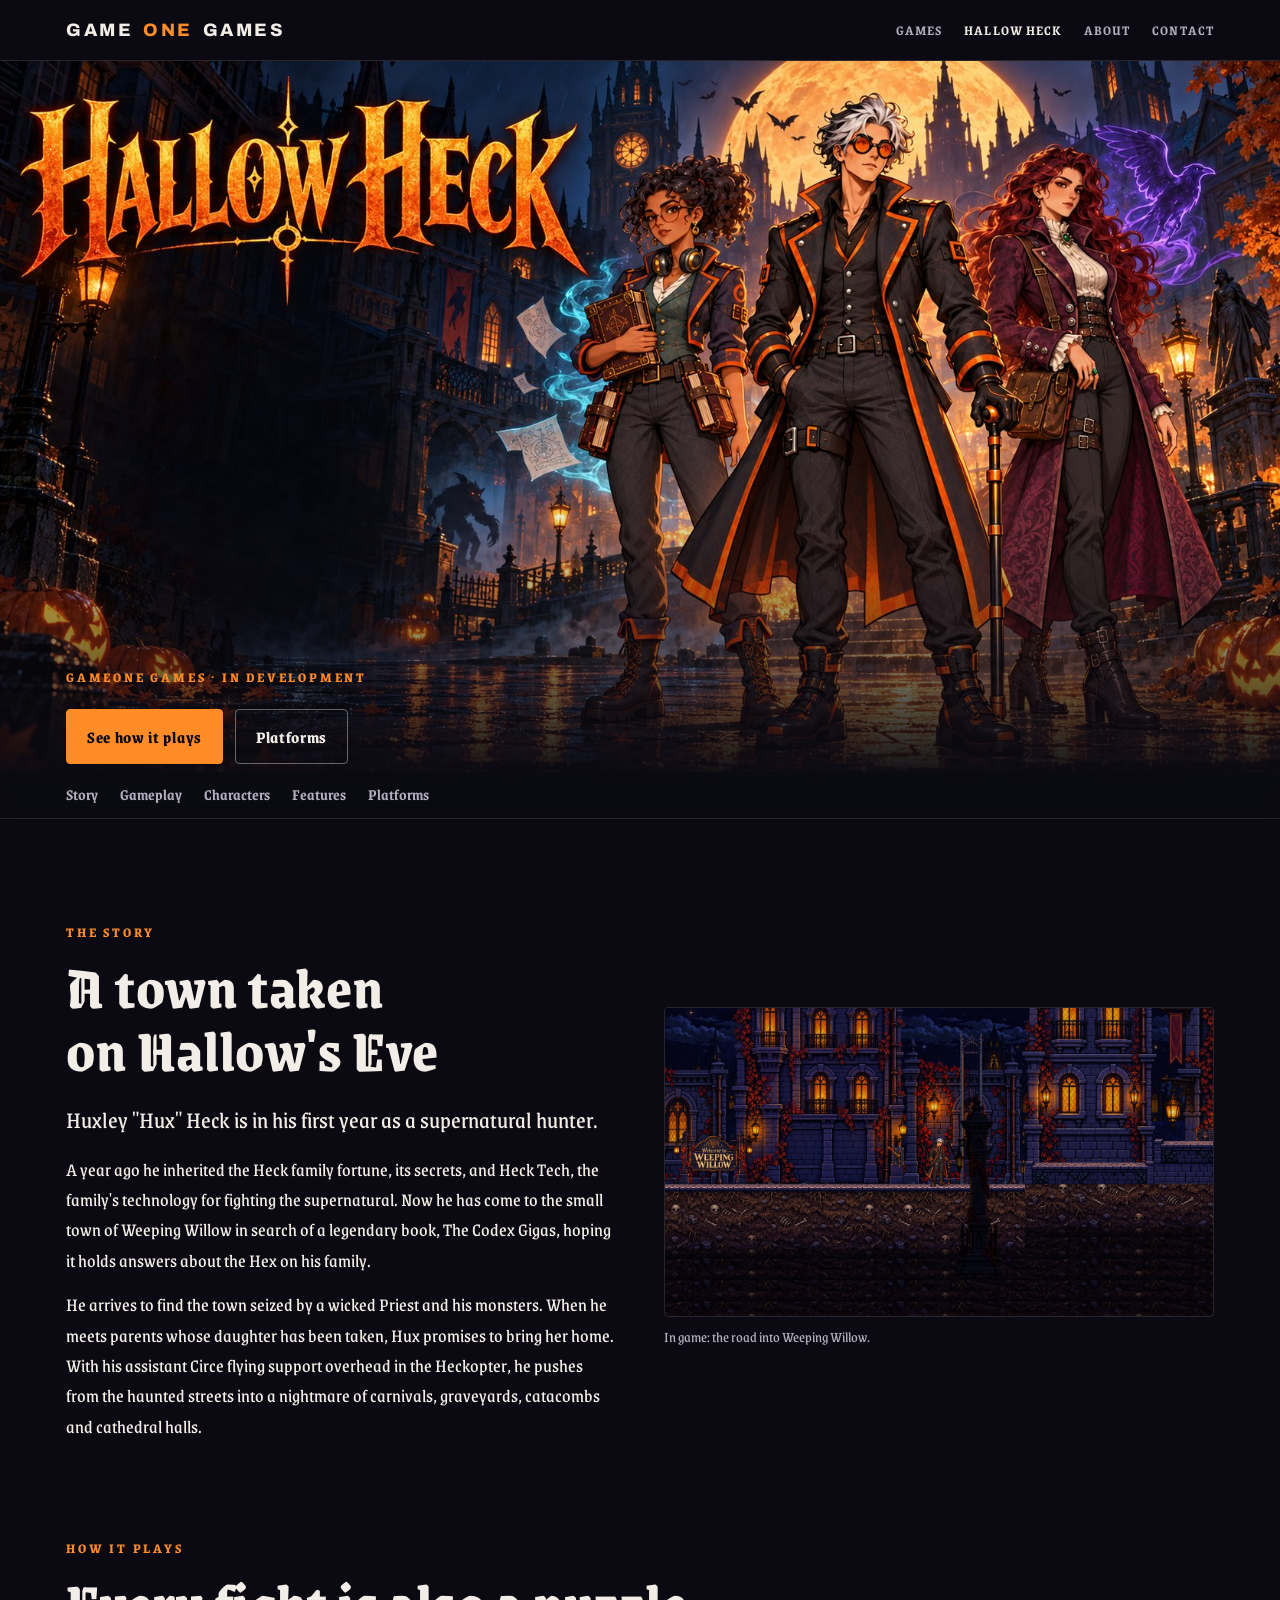
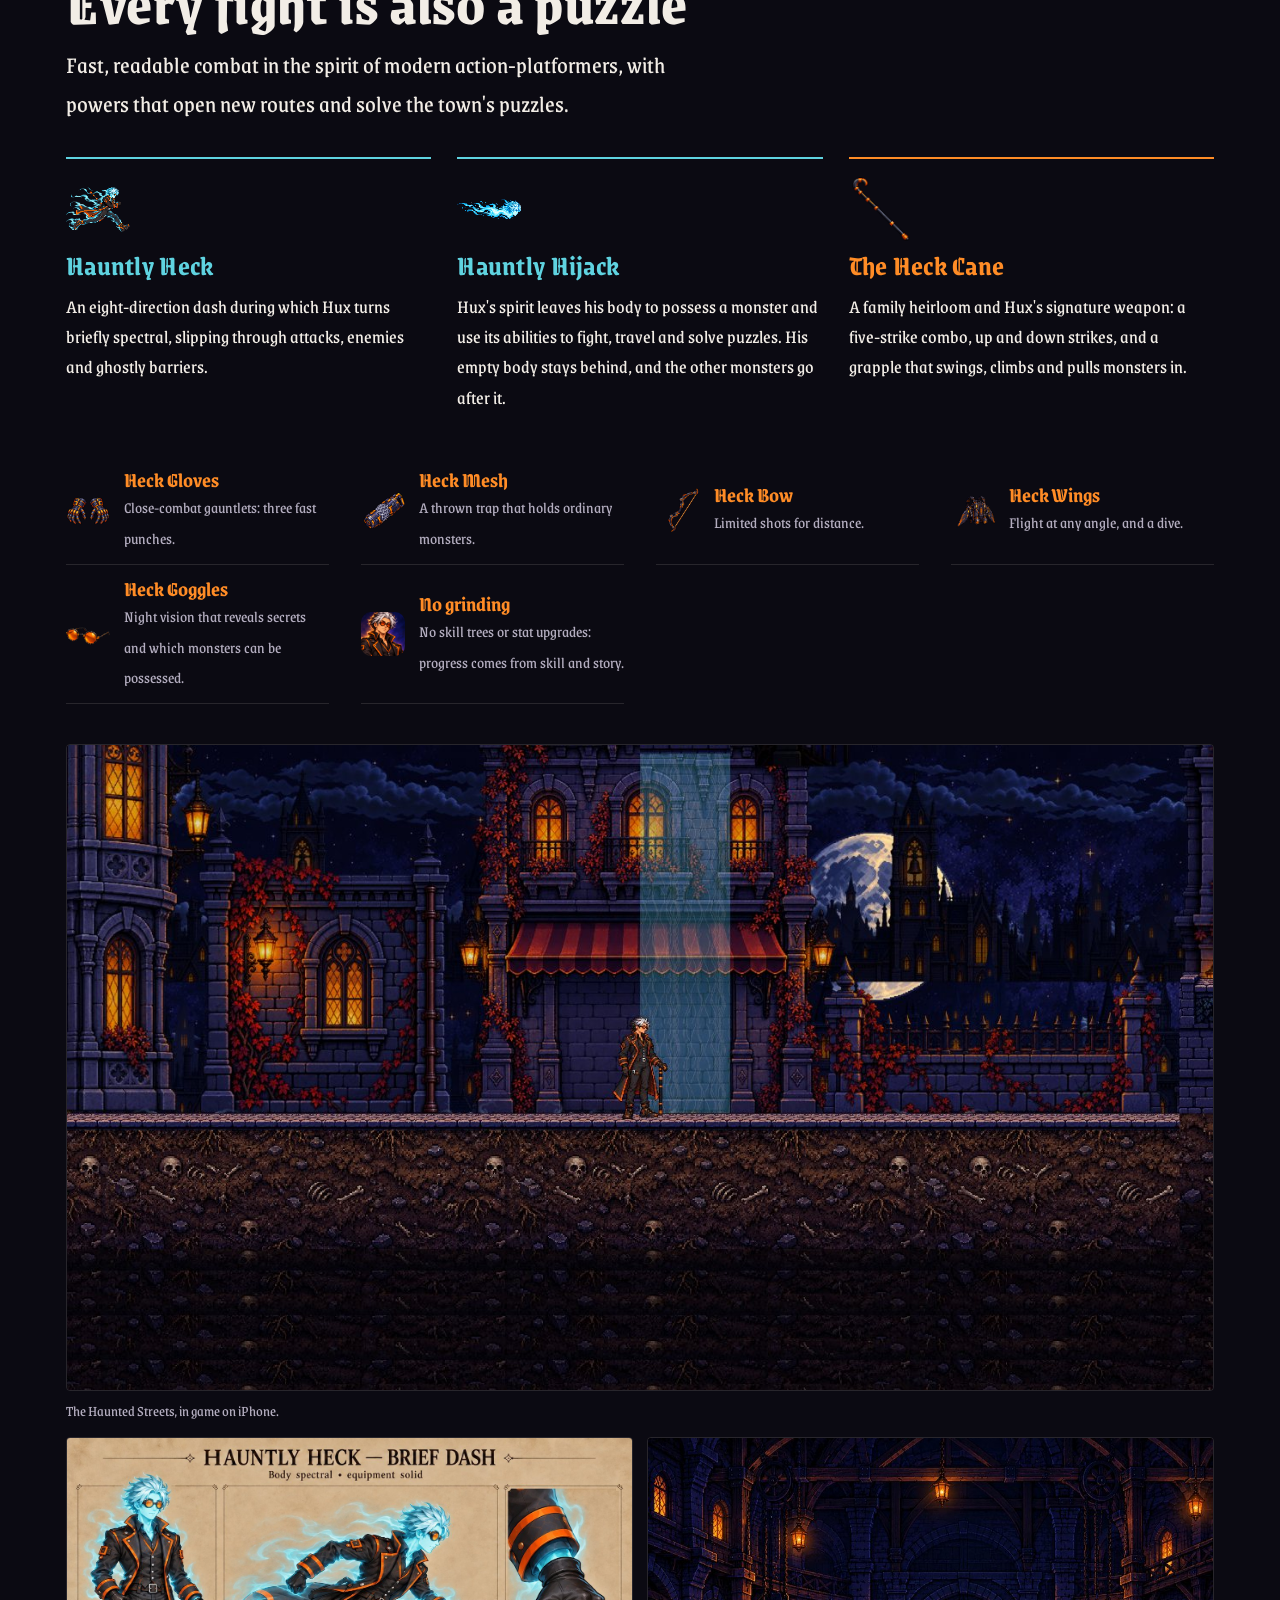
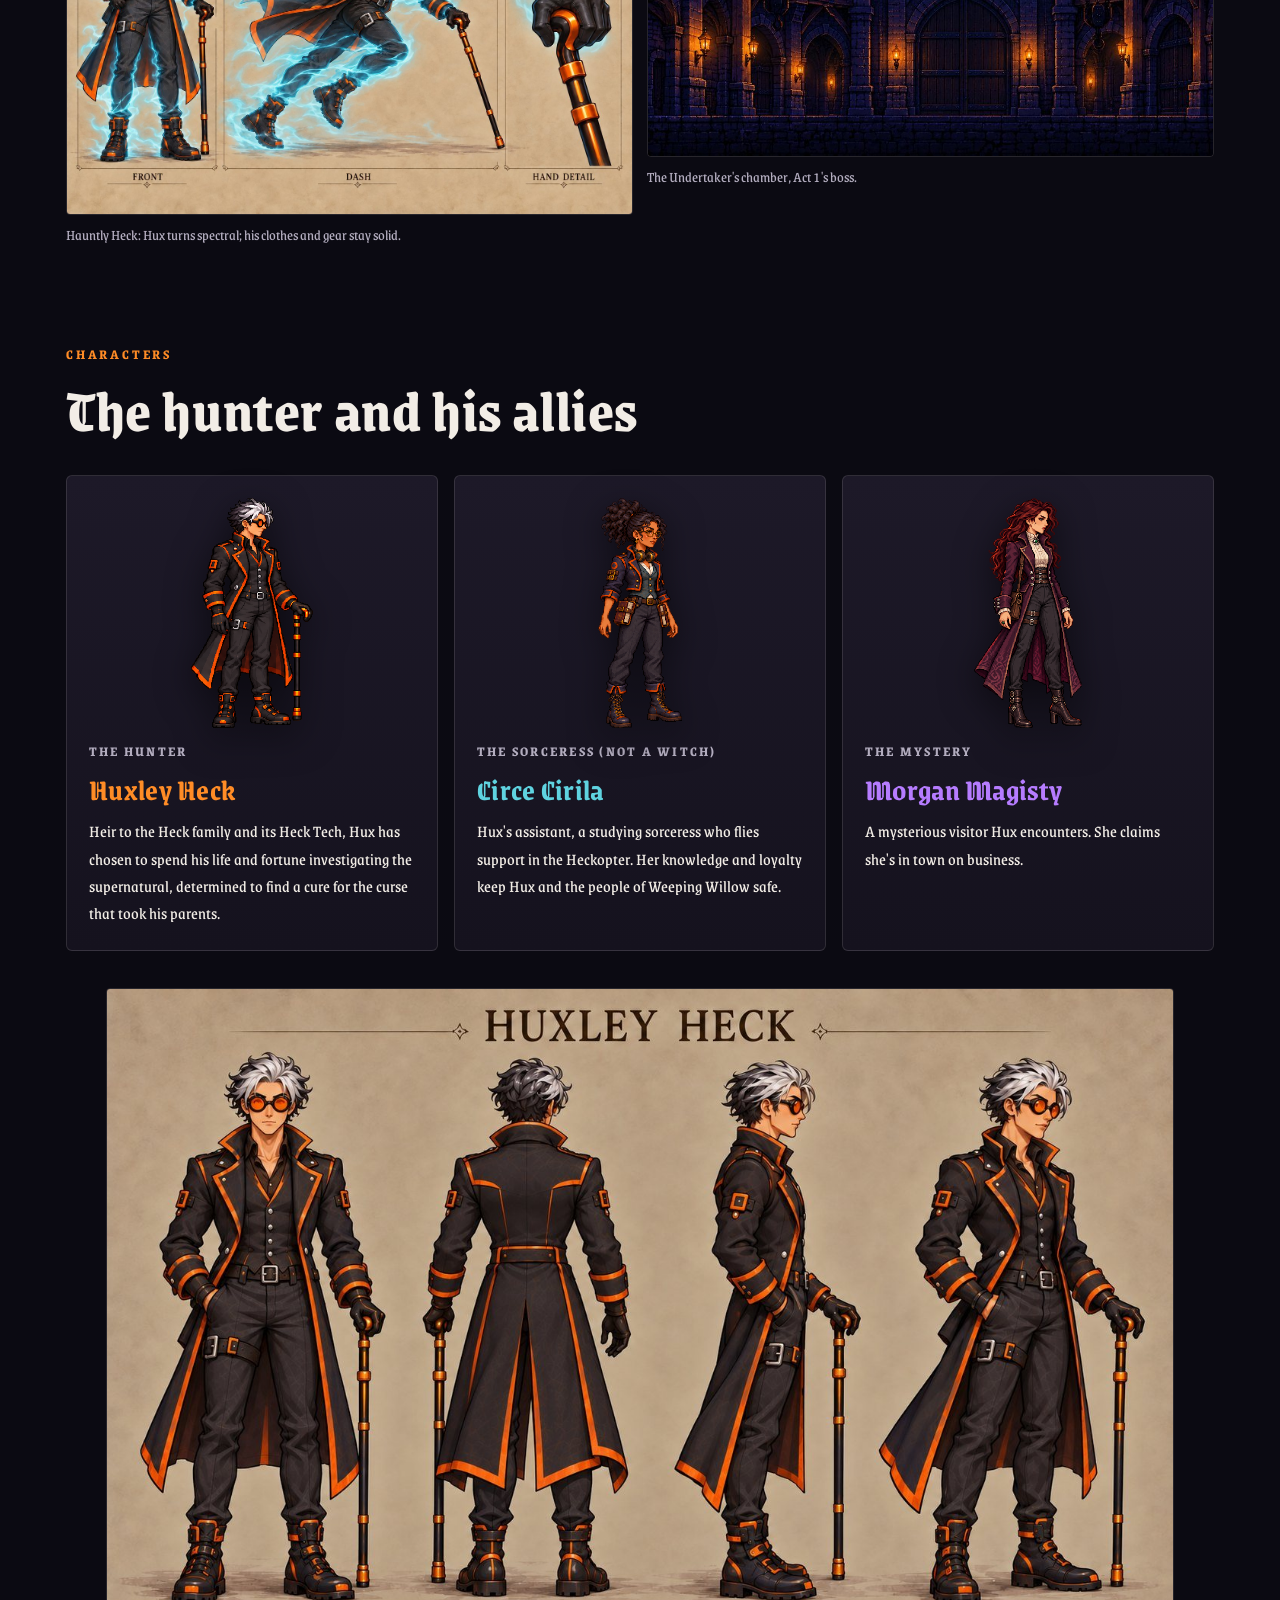
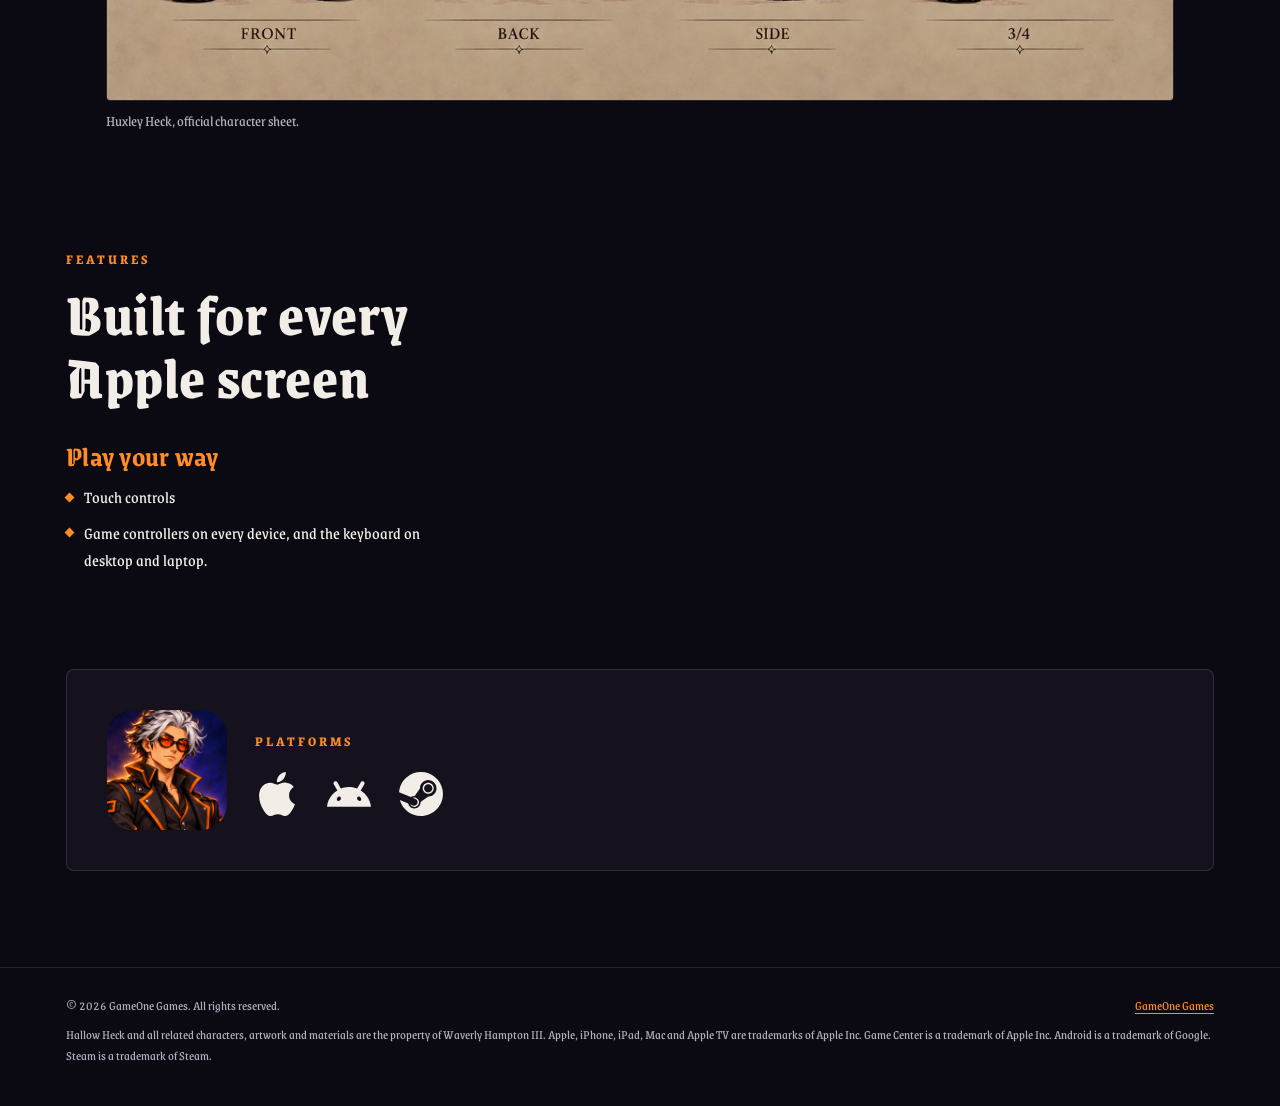
==== hallow-heck/index.html @ ec11368b "Website update" ====
<!doctype html>
<html lang="en">
<head>
<meta charset="utf-8">
<meta name="viewport" content="width=device-width, initial-scale=1, viewport-fit=cover">
<title>Hallow Heck · GameOne Games</title>
<meta name="description" content="Hallow Heck: on Hallow&#x27;s Eve, Huxley Heck, a supernatural hunter, fights through the monster-seized town of Weeping Willow.">
<meta property="og:title" content="Hallow Heck">
<meta property="og:description" content="A 2D action-platformer from GameOne Games. Survive the town of Weeping Willow on Hallow&#x27;s Eve as Huxley Heck, the world&#x27;s premiere paranormal investigator, with help from his assistant, Circe Cirila, and rescue the people from a coming evil.">
<meta property="og:image" content="../assets/img/title_night_watch.jpg">
<meta name="theme-color" content="#0b0a12">
<link rel="icon" href="../assets/favicon.png">
<link rel="apple-touch-icon" href="../assets/apple-touch-icon.png">
<link rel="preload" href="../assets/fonts/GrenzeGotisch-ExtraBold.woff2" as="font" type="font/woff2" crossorigin>
<link rel="preload" href="../assets/fonts/Grenze-Regular.woff2" as="font" type="font/woff2" crossorigin>
<link rel="stylesheet" href="../assets/site.css">
</head>
<body class="hh">
<a class="skip" href="#main">Skip to content</a>

<header class="site-head">
  <div class="wrap">
    <a class="wordmark" href="../" aria-label="GameOne Games home">Game<span class="one">One</span> Games</a>
    <nav class="nav" aria-label="Main">
      <a href="../#games">Games</a>
      <a href="./" aria-current="page">Hallow Heck</a>
      <a href="../#about">About</a>
      <a href="../#contact">Contact</a>
    </nav>
  </div>
</header>

<main id="main">
  <section class="hh-hero" aria-labelledby="title">
    <div class="hero-art" aria-hidden="true">
      <img class="slide on" src="../assets/img/title_night_watch.jpg" alt="" width="1672" height="941">
      <img class="slide" src="../assets/img/title_between_worlds.jpg" alt="" width="1672" height="941" loading="lazy">
      <img class="slide" src="../assets/img/title_road.jpg" alt="" width="1672" height="941" loading="lazy">
    </div>
    <div class="wrap hero-text">
      <span class="eyebrow">GameOne Games · In development</span>
      <h1 id="title" class="sr-only">Hallow Heck</h1>
      <div class="actions">
        <a class="btn" href="#play">See how it plays</a>
        <a class="btn ghost" href="#platforms">Platforms</a>
      </div>
    </div>
  </section>

  <nav class="toc" aria-label="On this page">
    <div class="wrap">
      <a href="#story">Story</a>
      <a href="#play">Gameplay</a>
      <a href="#cast">Characters</a>
      <a href="#features">Features</a>
      <a href="#platforms">Platforms</a>
    </div>
  </nav>

  <section class="hh-section" id="story" aria-labelledby="story-title">
    <div class="wrap story">
      <div class="read">
        <span class="eyebrow">The story</span>
        <h2 id="story-title" style="margin-top: 10px;">A town taken on Hallow's Eve</h2>
        <p class="lead" style="margin-top: 20px;">Huxley "Hux" Heck is in his first year as a supernatural hunter.</p>
        <p style="margin-top: 14px;">A year ago he inherited the Heck family fortune, its secrets, and Heck Tech, the family's technology for fighting the supernatural. Now he has come to the small town of Weeping Willow in search of a legendary book, The Codex Gigas, hoping it holds answers about the Hex on his family.</p>
        <p>He arrives to find the town seized by a wicked Priest and his monsters. When he meets parents whose daughter has been taken, Hux promises to bring her home. With his assistant Circe flying support overhead in the Heckopter, he pushes from the haunted streets into a nightmare of carnivals, graveyards, catacombs and cathedral halls.</p>
      </div>
      <figure>
        <img src="../assets/img/shot_streets_gate.jpg" alt="In-game: Hux walks through the town gate of Weeping Willow at night, beside the welcome sign" loading="lazy" width="1334" height="750">
        <figcaption>In game: the road into Weeping Willow.</figcaption>
      </figure>
    </div>
  </section>

  <section class="hh-section" id="play" aria-labelledby="play-title">
    <div class="wrap">
      <div class="head read">
        <span class="eyebrow">How it plays</span>
        <h2 id="play-title">Every fight is also a puzzle</h2>
        <p class="lead">Fast, readable combat in the spirit of modern action-platformers, with powers that open new routes and solve the town's puzzles.</p>
      </div>
      <div class="powers">
        <article class="power spectral">
          <img src="../assets/img/icon_dash.png" alt="" width="64" height="64">
          <h3>Hauntly Heck</h3>
          <p>An eight-direction dash during which Hux turns briefly spectral, slipping through attacks, enemies and ghostly barriers.</p>
        </article>
        <article class="power spectral">
          <img src="../assets/img/icon_possess.png" alt="" width="64" height="64">
          <h3>Hauntly Hijack</h3>
          <p>Hux's spirit leaves his body to possess a monster and use its abilities to fight, travel and solve puzzles. His empty body stays behind, and the other monsters go after it.</p>
        </article>
        <article class="power">
          <img src="../assets/img/icon_cane.png" alt="" width="64" height="64">
          <h3>The Heck Cane</h3>
          <p>A family heirloom and Hux's signature weapon: a five-strike combo, up and down strikes, and a grapple that swings, climbs and pulls monsters in.</p>
        </article>
      </div>
      <div class="tech">
        <div><img src="../assets/img/icon_gloves.png" alt="" width="44" height="44"><p><b>Heck Gloves</b><span>Close-combat gauntlets: three fast punches.</span></p></div>
        <div><img src="../assets/img/icon_mesh.png" alt="" width="44" height="44"><p><b>Heck Mesh</b><span>A thrown trap that holds ordinary monsters.</span></p></div>
        <div><img src="../assets/img/icon_bow.png" alt="" width="44" height="44"><p><b>Heck Bow</b><span>Limited shots for distance.</span></p></div>
        <div><img src="../assets/img/icon_wings.png" alt="" width="44" height="44"><p><b>Heck Wings</b><span>Flight at any angle, and a dive.</span></p></div>
        <div><img src="../assets/img/icon_goggles.png" alt="" width="44" height="44"><p><b>Heck Goggles</b><span>Night vision that reveals secrets and which monsters can be possessed.</span></p></div>
        <div><img src="../assets/img/app_icon.png" alt="" width="44" height="44" style="border-radius: 10px;"><p><b>No grinding</b><span>No skill trees or stat upgrades: progress comes from skill and story.</span></p></div>
      </div>
      <div class="shots">
        <figure class="wide"><img src="../assets/img/shot_streets_market.jpg" alt="In-game: Hux on the lamplit streets of Weeping Willow" loading="lazy" width="1334" height="750"><figcaption>The Haunted Streets, in game on iPhone.</figcaption></figure>
        <figure><img src="../assets/img/hauntly_heck.jpg" alt="Concept art: Hux turning spectral during the Hauntly Heck dash" loading="lazy"><figcaption>Hauntly Heck: Hux turns spectral; his clothes and gear stay solid.</figcaption></figure>
        <figure><img src="../assets/img/env_boss.jpg" alt="Concept art: the Undertaker's chamber" loading="lazy"><figcaption>The Undertaker's chamber, Act 1's boss.</figcaption></figure>
      </div>
    </div>
  </section>

  <section class="hh-section" id="cast" aria-labelledby="cast-title">
    <div class="wrap">
      <div class="head read">
        <span class="eyebrow">Characters</span>
        <h2 id="cast-title">The hunter and his allies</h2>
      </div>
      <div class="cast">
        <article class="member">
          <div class="sprite"><img src="../assets/img/hux.png" alt="Huxley Heck in game: silver-streaked hair, goggles, long coat with orange trim, holding the Heck Cane" loading="lazy"></div>
          <span class="role">The Hunter</span>
          <h3>Huxley Heck</h3>
          <p>Heir to the Heck family and its Heck Tech, Hux has chosen to spend his life and fortune investigating the supernatural, determined to find a cure for the curse that took his parents.</p>
        </article>
        <article class="member circe">
          <div class="sprite"><img src="../assets/img/circe.png" alt="Circe Cirila in game, with her books on her belt" loading="lazy"></div>
          <span class="role">The Sorceress (Not A Witch)</span>
          <h3>Circe Cirila</h3>
          <p>Hux's assistant, a studying sorceress who flies support in the Heckopter. Her knowledge and loyalty keep Hux and the people of Weeping Willow safe.</p>
        </article>
        <article class="member morgan">
          <div class="sprite"><img src="../assets/img/morgan.png" alt="Morgan Magisty in game, in a long plum coat" loading="lazy"></div>
          <span class="role">The Mystery</span>
          <h3>Morgan Magisty</h3>
          <p>A mysterious visitor Hux encounters. She claims she's in town on business.</p>
        </article>
      </div>
      <div class="sheets">
        <figure><img src="../assets/img/hux_turnaround.jpg" alt="Huxley Heck character turnaround" loading="lazy"><figcaption>Huxley Heck, official character sheet.</figcaption></figure>
      </div>
    </div>
  </section>

  <section class="hh-section" id="features" aria-labelledby="features-title">
    <div class="wrap">
      <div class="head read">
        <span class="eyebrow">Features</span>
        <h2 id="features-title">Built for every Apple screen</h2>
      </div>
      <div class="features">
        <div>
          <h3>Play your way</h3>
          <ul>
            <li>Touch controls</li>
            <li>Game controllers on every device, and the keyboard on desktop and laptop.</li>
          </ul>
        </div>
      </div>
    </div>
  </section>

  <section class="hh-section" id="platforms" aria-labelledby="platforms-title">
    <div class="wrap">
      <div class="free">
        <img src="../assets/img/app_icon.png" alt="The Hallow Heck app icon: Hux in his goggles" width="120" height="120" loading="lazy">
        <div class="read">
          <span class="eyebrow" id="platforms-title">Platforms</span>
          <div class="logos">
            <svg role="img" aria-label="Apple" viewBox="0 0 24 24" fill="currentColor"><path d="M12.152 6.896c-.948 0-2.415-1.078-3.96-1.04-2.04.027-3.91 1.183-4.961 3.014-2.117 3.675-.546 9.103 1.519 12.09 1.013 1.454 2.208 3.09 3.792 3.039 1.52-.065 2.09-.987 3.935-.987 1.831 0 2.35.987 3.96.948 1.637-.026 2.676-1.48 3.676-2.948 1.156-1.688 1.636-3.325 1.662-3.415-.039-.013-3.182-1.221-3.22-4.857-.026-3.04 2.48-4.494 2.597-4.559-1.429-2.09-3.623-2.324-4.39-2.376-2-.156-3.675 1.09-4.61 1.09zM15.53 3.83c.843-1.012 1.4-2.427 1.245-3.83-1.207.052-2.662.805-3.532 1.818-.78.896-1.454 2.338-1.273 3.714 1.338.104 2.715-.688 3.559-1.701"/></svg>
            <svg role="img" aria-label="Android" viewBox="0 0 24 24" fill="currentColor"><path d="M18.4395 5.5586c-.675 1.1664-1.352 2.3318-2.0274 3.498-.0366-.0155-.0742-.0286-.1113-.043-1.8249-.6957-3.484-.8-4.42-.787-1.8551.0185-3.3544.4643-4.2597.8203-.084-.1494-1.7526-3.021-2.0215-3.4864a1.1451 1.1451 0 0 0-.1406-.1914c-.3312-.364-.9054-.4859-1.379-.203-.475.282-.7136.9361-.3886 1.5019 1.9466 3.3696-.0966-.2158 1.9473 3.3593.0172.031-.4946.2642-1.3926 1.0177C2.8987 12.176.452 14.772 0 18.9902h24c-.119-1.1108-.3686-2.099-.7461-3.0683-.7438-1.9118-1.8435-3.2928-2.7402-4.1836a12.1048 12.1048 0 0 0-2.1309-1.6875c.6594-1.122 1.312-2.2559 1.9649-3.3848.2077-.3615.1886-.7956-.0079-1.1191a1.1001 1.1001 0 0 0-.8515-.5332c-.5225-.0536-.9392.3128-1.0488.5449zm-.0391 8.461c.3944.5926.324 1.3306-.1563 1.6503-.4799.3197-1.188.0985-1.582-.4941-.3944-.5927-.324-1.3307.1563-1.6504.4727-.315 1.1812-.1086 1.582.4941zM7.207 13.5273c.4803.3197.5506 1.0577.1563 1.6504-.394.5926-1.1038.8138-1.584.4941-.48-.3197-.5503-1.0577-.1563-1.6504.4008-.6021 1.1087-.8106 1.584-.4941z"/></svg>
            <svg role="img" aria-label="Steam" viewBox="0 0 24 24" fill="currentColor"><path d="M11.979 0C5.678 0 .511 4.86.022 11.037l6.432 2.658c.545-.371 1.203-.59 1.912-.59.063 0 .125.004.188.006l2.861-4.142V8.91c0-2.495 2.028-4.524 4.524-4.524 2.494 0 4.524 2.031 4.524 4.527s-2.03 4.525-4.524 4.525h-.105l-4.076 2.911c0 .052.004.105.004.159 0 1.875-1.515 3.396-3.39 3.396-1.635 0-3.016-1.173-3.331-2.727L.436 15.27C1.862 20.307 6.486 24 11.979 24c6.627 0 11.999-5.373 11.999-12S18.605 0 11.979 0zM7.54 18.21l-1.473-.61c.262.543.714.999 1.314 1.25 1.297.539 2.793-.076 3.332-1.375.263-.63.264-1.319.005-1.949s-.75-1.121-1.377-1.383c-.624-.26-1.29-.249-1.878-.03l1.523.63c.956.4 1.409 1.5 1.009 2.455-.397.957-1.497 1.41-2.454 1.012H7.54zm11.415-9.303c0-1.662-1.353-3.015-3.015-3.015-1.665 0-3.015 1.353-3.015 3.015 0 1.665 1.35 3.015 3.015 3.015 1.663 0 3.015-1.35 3.015-3.015zm-5.273-.005c0-1.252 1.013-2.266 2.265-2.266 1.249 0 2.266 1.014 2.266 2.266 0 1.251-1.017 2.265-2.266 2.265-1.253 0-2.265-1.014-2.265-2.265z"/></svg>
          </div>
        </div>
      </div>
    </div>
  </section>

</main>

<footer class="site-foot">
  <div class="wrap">
    <div class="row"><span>© 2026 GameOne Games. All rights reserved.</span><a href="../">GameOne Games</a></div>
    <span>Hallow Heck and all related characters, artwork and materials are the property of Waverly Hampton III. Apple, iPhone, iPad, Mac and Apple TV are trademarks of Apple Inc. Game Center is a trademark of Apple Inc. Android is a trademark of Google. Steam is a trademark of Steam.</span>
  </div>
</footer>

<script>
  // The title artworks in turn, as on the game's title screen (still when motion is reduced).
  (function () {
    var slides = document.querySelectorAll(".hh-hero .slide");
    if (slides.length < 2 || matchMedia("(prefers-reduced-motion: reduce)").matches) return;
    var i = 0;
    setInterval(function () {
      slides[i].classList.remove("on");
      i = (i + 1) % slides.length;
      slides[i].classList.add("on");
    }, 7000);
  })();
</script>
</body>
</html>
---- assets/site.css ----
/* GameOne Games: the studio pages set in Archivo; Hallow Heck's own pages in the game's Grenze
   and Grenze Gotisch, its night-street palette and its menu orange. One stylesheet for both. */

@font-face { font-family: "Archivo"; src: url("fonts/Archivo-Regular.woff2") format("woff2"); font-weight: 400; font-display: swap; }
@font-face { font-family: "Archivo"; src: url("fonts/Archivo-SemiBold.woff2") format("woff2"); font-weight: 600; font-display: swap; }
@font-face { font-family: "Archivo"; src: url("fonts/Archivo-ExtraBold.woff2") format("woff2"); font-weight: 800; font-display: swap; }
@font-face { font-family: "Grenze"; src: url("fonts/Grenze-Regular.woff2") format("woff2"); font-weight: 400; font-display: swap; }
@font-face { font-family: "Grenze"; src: url("fonts/Grenze-SemiBold.woff2") format("woff2"); font-weight: 600; font-display: swap; }
@font-face { font-family: "Grenze"; src: url("fonts/Grenze-Bold.woff2") format("woff2"); font-weight: 700; font-display: swap; }
@font-face { font-family: "Grenze Gotisch"; src: url("fonts/GrenzeGotisch-Bold.woff2") format("woff2"); font-weight: 700; font-display: swap; }
@font-face { font-family: "Grenze Gotisch"; src: url("fonts/GrenzeGotisch-ExtraBold.woff2") format("woff2"); font-weight: 800; font-display: swap; }

:root {
  color-scheme: dark;
  --void: #0b0a12;        /* the night behind everything */
  --panel: #15121e;       /* raised surfaces */
  --panel-2: #1d1928;
  --line: rgba(242, 237, 230, 0.12);
  --bone: #f2ede6;        /* text */
  --mist: #b3adbf;        /* secondary text */
  --ember: #ff8c26;       /* the game's menu orange */
  --ember-deep: #e8742a;  /* Hux's trim */
  --spectral: #5fd3e0;    /* Hauntly glow, Circe */
  --violet: #b67cff;      /* Morgan */
  --blood: #ff594a;       /* GAME OVER */
  --studio: "Archivo", "Helvetica Neue", Arial, sans-serif;
  --hh-display: "Grenze Gotisch", "Luminari", Georgia, serif;
  --hh-text: "Grenze", Georgia, "Times New Roman", serif;
  --gutter: max(16px, env(safe-area-inset-left, 0px));
  --gutter-r: max(16px, env(safe-area-inset-right, 0px));
}

* { box-sizing: border-box; }
html { scroll-behavior: smooth; }
@media (prefers-reduced-motion: reduce) { html { scroll-behavior: auto; } *, *::before, *::after { animation: none !important; transition: none !important; } }
body { margin: 0; background: var(--void); color: var(--bone); font-family: var(--studio); font-size: 17px; line-height: 1.6; -webkit-font-smoothing: antialiased; }
img { max-width: 100%; height: auto; display: block; }
a { color: var(--ember); text-underline-offset: 3px; }
a:hover { color: #ffb066; }
:focus-visible { outline: 2px solid var(--spectral); outline-offset: 3px; border-radius: 2px; }
p { margin: 0; }
h1, h2, h3 { margin: 0; text-wrap: balance; line-height: 1.05; }
.wrap { max-width: 1180px; margin: 0 auto; padding-left: var(--gutter); padding-right: var(--gutter-r); }
.read { max-width: 64ch; }
.skip { position: absolute; left: -999px; top: 8px; background: var(--ember); color: var(--void); padding: 8px 12px; z-index: 100; }
.skip:focus { left: 8px; }

/* ---------- Site header (both pages) ---------- */
.site-head { position: sticky; top: 0; z-index: 50; background: rgba(11, 10, 18, 0.82); backdrop-filter: blur(10px); -webkit-backdrop-filter: blur(10px); border-bottom: 1px solid var(--line); padding-top: env(safe-area-inset-top, 0px); }
.site-head .wrap { display: flex; align-items: center; justify-content: space-between; gap: 16px; min-height: 60px; }
.wordmark { font-family: var(--studio); font-weight: 800; font-size: 18px; letter-spacing: 0.14em; text-transform: uppercase; color: var(--bone); text-decoration: none; display: inline-flex; align-items: center; gap: 10px; white-space: nowrap; }
.wordmark .one { color: var(--ember); }
.wordmark:hover { color: var(--bone); }
.nav { display: flex; gap: 22px; flex-wrap: wrap; justify-content: flex-end; }
.nav a { color: var(--mist); text-decoration: none; font-weight: 600; font-size: 14px; letter-spacing: 0.08em; text-transform: uppercase; }
.nav a:hover, .nav a[aria-current="page"] { color: var(--bone); }
@media (max-width: 560px) { .nav { gap: 14px; } .nav a { font-size: 12px; } .wordmark { font-size: 15px; letter-spacing: 0.1em; } }

.eyebrow { font-family: var(--studio); font-weight: 600; font-size: 13px; letter-spacing: 0.16em; text-transform: uppercase; color: var(--ember); }
.btn { display: inline-flex; align-items: center; gap: 8px; font-family: var(--studio); font-weight: 800; font-size: 15px; letter-spacing: 0.06em; text-transform: uppercase; text-decoration: none; padding: 13px 20px; border-radius: 4px; border: 1.5px solid var(--ember); color: var(--void); background: var(--ember); transition: transform 0.15s, background 0.15s; }
.btn:hover { background: #ffa04d; color: var(--void); transform: translateY(-1px); }
.btn.ghost { background: transparent; color: var(--bone); border-color: rgba(242, 237, 230, 0.4); }
.btn.ghost:hover { border-color: var(--bone); color: var(--bone); }
.chip { display: inline-block; font-family: var(--studio); font-weight: 600; font-size: 12px; letter-spacing: 0.1em; text-transform: uppercase; padding: 4px 9px; border-radius: 3px; border: 1px solid var(--line); color: var(--mist); }

/* ---------- Studio home ---------- */
.sr-only { position: absolute; width: 1px; height: 1px; overflow: hidden; clip: rect(0 0 0 0); white-space: nowrap; }
/* The hero: the approved title artwork shown whole (its HALLOW HECK lettering is the title),
   fading into the page, with the text just below it. */
.hero-art { position: relative; width: 100%; aspect-ratio: 1672 / 941; max-height: 86vh; overflow: hidden; }
.hero-art img { position: absolute; inset: 0; width: 100%; height: 100%; object-fit: cover; object-position: center top; }
.hero-art::after { content: ""; position: absolute; inset: 0; background: linear-gradient(0deg, var(--void) 0%, rgba(11, 10, 18, 0.6) 14%, rgba(11, 10, 18, 0) 40%); }
.hero-text { position: relative; z-index: 1; margin-top: clamp(-150px, -9vw, -24px); display: grid; gap: 16px; padding-bottom: 8px; }
.home-hero .pitch { font-size: clamp(18px, 2vw, 22px); max-width: 46ch; color: var(--bone); }
.home-hero .actions { display: flex; gap: 12px; flex-wrap: wrap; margin-top: 4px; }
.home-hero .note { color: var(--mist); font-size: 14px; }

.section { padding-block: 88px 0; }
.section-head { display: flex; justify-content: space-between; align-items: end; gap: 16px; flex-wrap: wrap; margin-bottom: 28px; }
.section-head h2 { font-family: var(--studio); font-weight: 800; font-size: clamp(30px, 4vw, 44px); letter-spacing: -0.01em; }

.games { display: grid; grid-template-columns: 2fr 1fr 1fr; gap: 16px; }
.game-card { position: relative; display: grid; grid-template-rows: auto 1fr; background: var(--panel); border: 1px solid var(--line); border-radius: 6px; overflow: hidden; text-decoration: none; color: var(--bone); min-width: 0; }
.game-card .art { aspect-ratio: 16 / 10; overflow: hidden; background: var(--panel-2); }
.game-card .art img { width: 100%; height: 100%; object-fit: cover; transition: transform 0.5s; }
.game-card:hover .art img { transform: scale(1.03); }
.game-card .body { padding: 18px 20px 22px; display: grid; gap: 8px; align-content: start; }
.game-card h3 { font-family: var(--studio); font-weight: 800; font-size: 22px; }
.game-card.featured h3 { font-family: var(--hh-display); font-size: 34px; color: var(--ember); letter-spacing: 0.01em; }
.game-card p { color: var(--mist); font-size: 15px; }
.game-card.featured:hover { border-color: rgba(255, 140, 38, 0.6); }
.game-card.featured:hover h3 { color: #ffa04d; }
.soon .art { display: grid; place-items: center; background: radial-gradient(circle at 50% 60%, #1f1a2c 0%, var(--panel-2) 55%, #110f18 100%); }
.soon .art span { font-family: var(--studio); font-weight: 800; font-size: 64px; color: rgba(242, 237, 230, 0.08); letter-spacing: 0.04em; }
.soon .body h3 { color: var(--mist); }
@media (max-width: 860px) { .games { grid-template-columns: minmax(0, 1fr) minmax(0, 1fr); } .games .featured { grid-column: 1 / -1; } }
@media (max-width: 520px) { .games { grid-template-columns: minmax(0, 1fr); } }

.about { display: grid; grid-template-columns: minmax(0, 1.1fr) minmax(0, 1fr); gap: 48px; align-items: start; }
.about p + p { margin-top: 14px; }
.about .facts { display: grid; gap: 0; border-top: 1px solid var(--line); }
.about .facts div { display: grid; grid-template-columns: 9em minmax(0, 1fr); gap: 14px; padding-block: 12px; border-bottom: 1px solid var(--line); font-size: 15px; }
.about .facts dt { color: var(--mist); font-weight: 600; font-size: 13px; letter-spacing: 0.08em; text-transform: uppercase; padding-top: 2px; }
.about .facts dd { margin: 0; }
@media (max-width: 760px) { .about { grid-template-columns: minmax(0, 1fr); gap: 28px; } }

.contact-box { display: flex; flex-wrap: wrap; gap: 12px; align-items: center; margin-top: 18px; }
.contact-box code { font-family: var(--studio); font-size: 17px; font-weight: 600; background: var(--panel); border: 1px solid var(--line); padding: 10px 14px; border-radius: 4px; user-select: all; overflow-wrap: anywhere; }
.contact-box button { font: inherit; font-weight: 800; font-size: 14px; letter-spacing: 0.06em; text-transform: uppercase; background: transparent; color: var(--bone); border: 1.5px solid rgba(242, 237, 230, 0.4); border-radius: 4px; padding: 10px 14px; cursor: pointer; }
.contact-box button:hover { border-color: var(--bone); }

.site-foot { margin-top: 96px; border-top: 1px solid var(--line); padding-block: 28px calc(40px + env(safe-area-inset-bottom, 0px)); color: var(--mist); font-size: 13px; }
.site-foot .wrap { display: grid; gap: 8px; }
.site-foot .row { display: flex; justify-content: space-between; gap: 16px; flex-wrap: wrap; }

/* ---------- Hallow Heck page ---------- */
.hh { font-family: var(--hh-text); font-size: 19px; }
.hh h2 { font-family: var(--hh-display); font-weight: 800; font-size: clamp(38px, 5.4vw, 60px); color: var(--bone); letter-spacing: 0.01em; }
.hh h3 { font-family: var(--hh-display); font-weight: 700; font-size: 28px; color: var(--ember); letter-spacing: 0.01em; }
.hh .eyebrow { font-family: var(--hh-text); font-weight: 700; font-size: 14px; letter-spacing: 0.2em; }
.hh .lead { font-size: clamp(20px, 2.2vw, 24px); color: var(--bone); }
.hh .muted { color: var(--mist); }

.hh-hero .hero-art .slide { opacity: 0; transition: opacity 1.6s ease; }
.hh-hero .hero-art .slide.on { opacity: 1; }
.hh-hero .actions { display: flex; gap: 12px; flex-wrap: wrap; margin-top: 4px; }
.hh .btn { font-family: var(--hh-text); font-weight: 700; font-size: 17px; letter-spacing: 0.04em; text-transform: none; }

.toc { position: sticky; top: calc(60px + env(safe-area-inset-top, 0px)); z-index: 40; background: rgba(11, 10, 18, 0.9); backdrop-filter: blur(8px); -webkit-backdrop-filter: blur(8px); border-bottom: 1px solid var(--line); }
.toc .wrap { display: flex; gap: 22px; overflow-x: auto; scrollbar-width: none; min-height: 46px; align-items: center; }
.toc .wrap::-webkit-scrollbar { display: none; }
.toc a { color: var(--mist); text-decoration: none; font-weight: 600; font-size: 16px; white-space: nowrap; }
.toc a:hover { color: var(--ember); }

.hh-section { padding-block: 96px 0; scroll-margin-top: 110px; }
.hh-section .head { display: grid; gap: 12px; margin-bottom: 34px; }

.story { display: grid; grid-template-columns: minmax(0, 1fr) minmax(0, 1fr); gap: 48px; align-items: center; }
.story p + p { margin-top: 14px; }
.story figure { margin: 0; }
.story figure img { border-radius: 4px; border: 1px solid var(--line); }
figcaption { font-size: 15px; color: var(--mist); margin-top: 8px; }
@media (max-width: 860px) { .story { grid-template-columns: minmax(0, 1fr); gap: 28px; } }

.powers { display: grid; grid-template-columns: repeat(3, minmax(0, 1fr)); gap: 26px; }
.power { display: grid; gap: 10px; align-content: start; padding-top: 18px; border-top: 2px solid var(--ember); }
.power.spectral { border-top-color: var(--spectral); }
.power.spectral h3 { color: var(--spectral); }
.power img { width: 64px; height: 64px; object-fit: contain; }
@media (max-width: 860px) { .powers { grid-template-columns: minmax(0, 1fr); } }

.tech { margin-top: 44px; display: grid; grid-template-columns: repeat(auto-fit, minmax(min(100%, 250px), 1fr)); gap: 0 32px; }
.tech div { display: grid; grid-template-columns: 44px minmax(0, 1fr); gap: 14px; align-items: center; padding-block: 12px; border-bottom: 1px solid var(--line); }
.tech img { width: 44px; height: 44px; object-fit: contain; }
.tech b { font-family: var(--hh-display); font-weight: 700; font-size: 21px; color: var(--ember); display: block; line-height: 1.1; }
.tech span { color: var(--mist); font-size: 16px; }

.shots { display: grid; grid-template-columns: repeat(2, minmax(0, 1fr)); gap: 14px; margin-top: 40px; }
.shots figure { margin: 0; min-width: 0; }
.shots img { width: 100%; border-radius: 4px; border: 1px solid var(--line); }
.shots .wide { grid-column: 1 / -1; }
@media (max-width: 700px) { .shots { grid-template-columns: minmax(0, 1fr); } }

.cast { display: grid; grid-template-columns: repeat(3, minmax(0, 1fr)); gap: 16px; }
.member { background: linear-gradient(180deg, var(--panel-2) 0%, var(--panel) 100%); border: 1px solid var(--line); border-radius: 6px; padding: 22px 22px 24px; display: grid; gap: 12px; align-content: start; min-width: 0; }
.member .sprite { height: 230px; display: grid; place-items: end center; }
.member .sprite img { max-height: 230px; width: auto; filter: drop-shadow(0 10px 18px rgba(0, 0, 0, 0.55)); }
.member h3 { font-size: 30px; }
.member.circe h3 { color: var(--spectral); }
.member.morgan h3 { color: var(--violet); }
.member .role { font-size: 14px; letter-spacing: 0.16em; text-transform: uppercase; color: var(--mist); font-weight: 700; }
.member p { font-size: 17px; }
@media (max-width: 860px) { .cast { grid-template-columns: minmax(0, 1fr); } .member .sprite { height: 200px; } .member .sprite img { max-height: 200px; } }

.sheets { display: grid; gap: 14px; margin-top: 18px; }
.sheets img { border-radius: 4px; border: 1px solid var(--line); }

.features { display: grid; grid-template-columns: repeat(3, minmax(0, 1fr)); gap: 28px; }
.features ul { margin: 12px 0 0; padding: 0; list-style: none; display: grid; gap: 8px; }
.features li { padding-left: 18px; position: relative; color: var(--bone); font-size: 17px; }
.features li::before { content: ""; position: absolute; left: 0; top: 0.62em; width: 7px; height: 7px; background: var(--ember); transform: rotate(45deg); }
@media (max-width: 860px) { .features { grid-template-columns: minmax(0, 1fr); } }

.free { display: grid; grid-template-columns: auto minmax(0, 1fr); gap: 28px; align-items: center; background: var(--panel); border: 1px solid var(--line); border-radius: 8px; padding: clamp(22px, 4vw, 40px); }
.free img { width: 120px; height: 120px; border-radius: 26px; }
.logos { display: flex; flex-wrap: wrap; gap: 28px; margin-top: 18px; color: var(--bone); }
.logos svg { width: 44px; height: 44px; }
@media (max-width: 560px) { .free { grid-template-columns: minmax(0, 1fr); } .free img { width: 96px; height: 96px; border-radius: 21px; } }

.muted { color: var(--mist); }
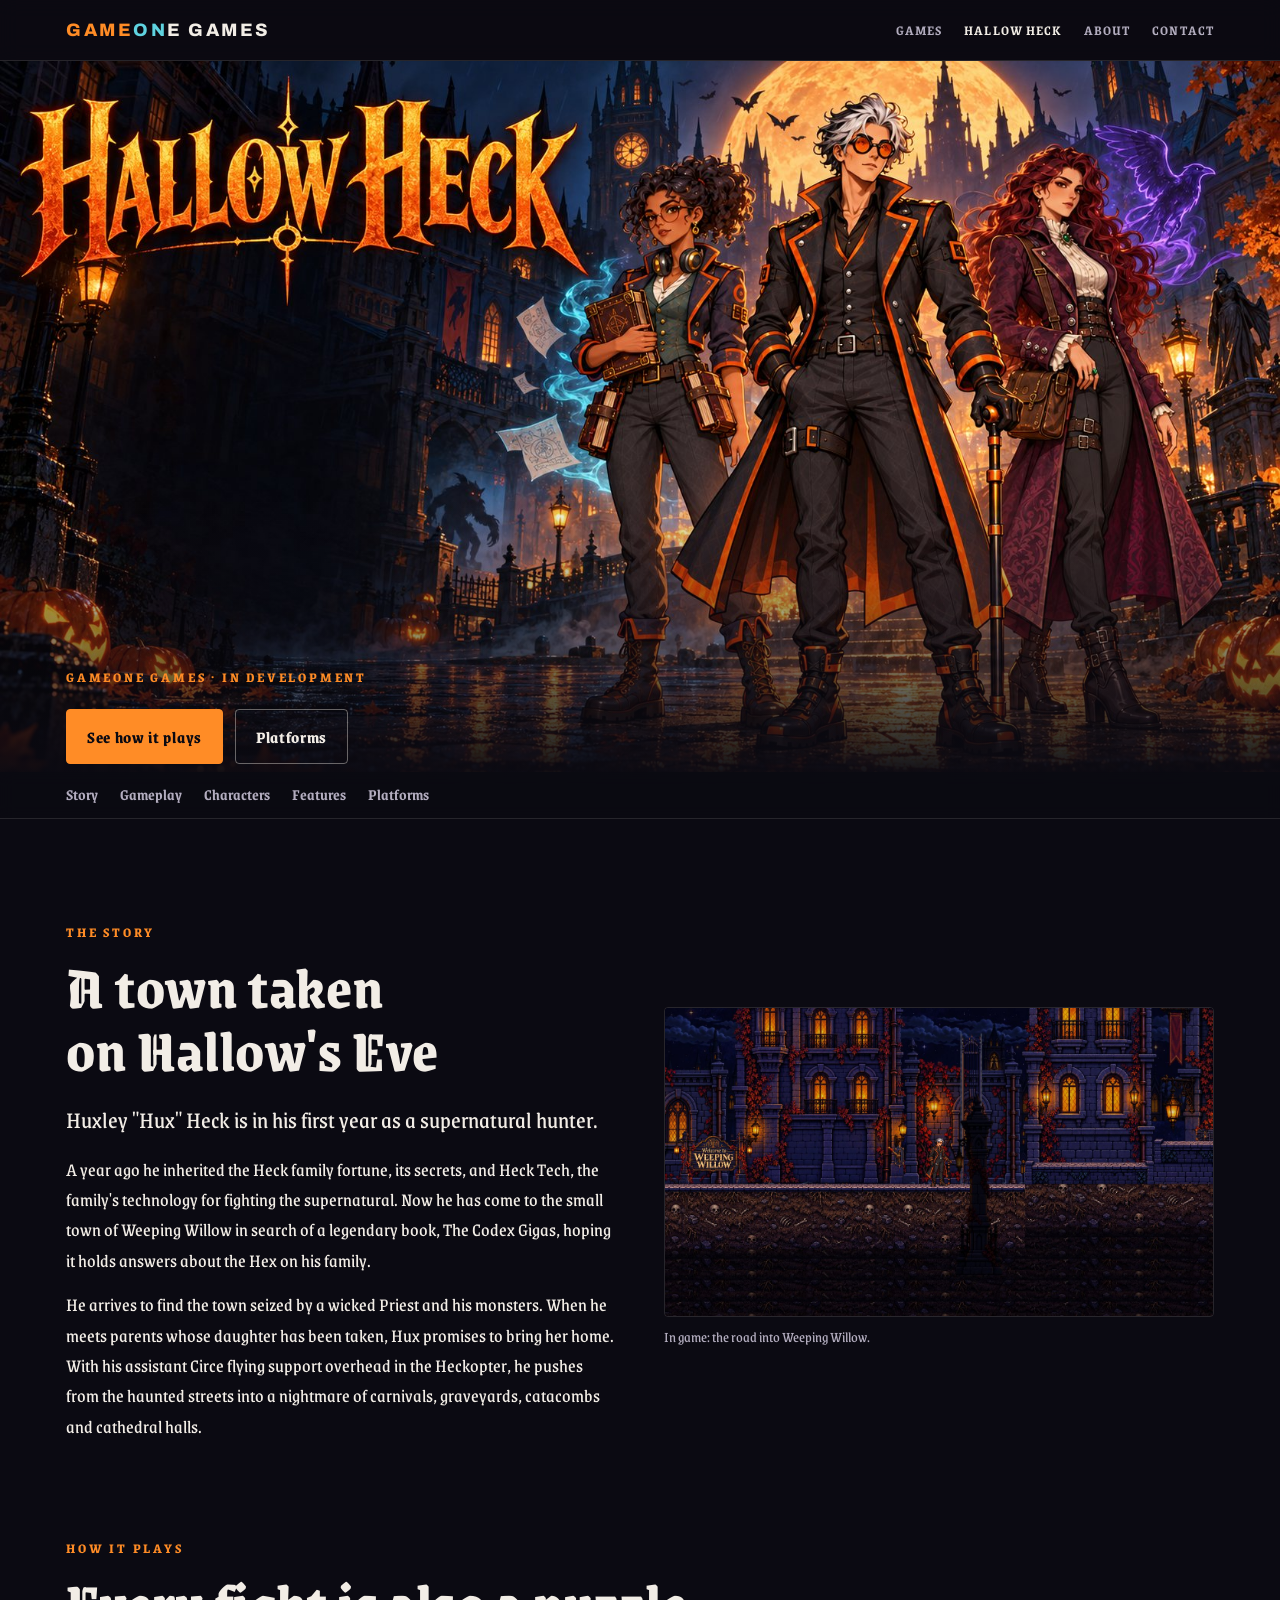
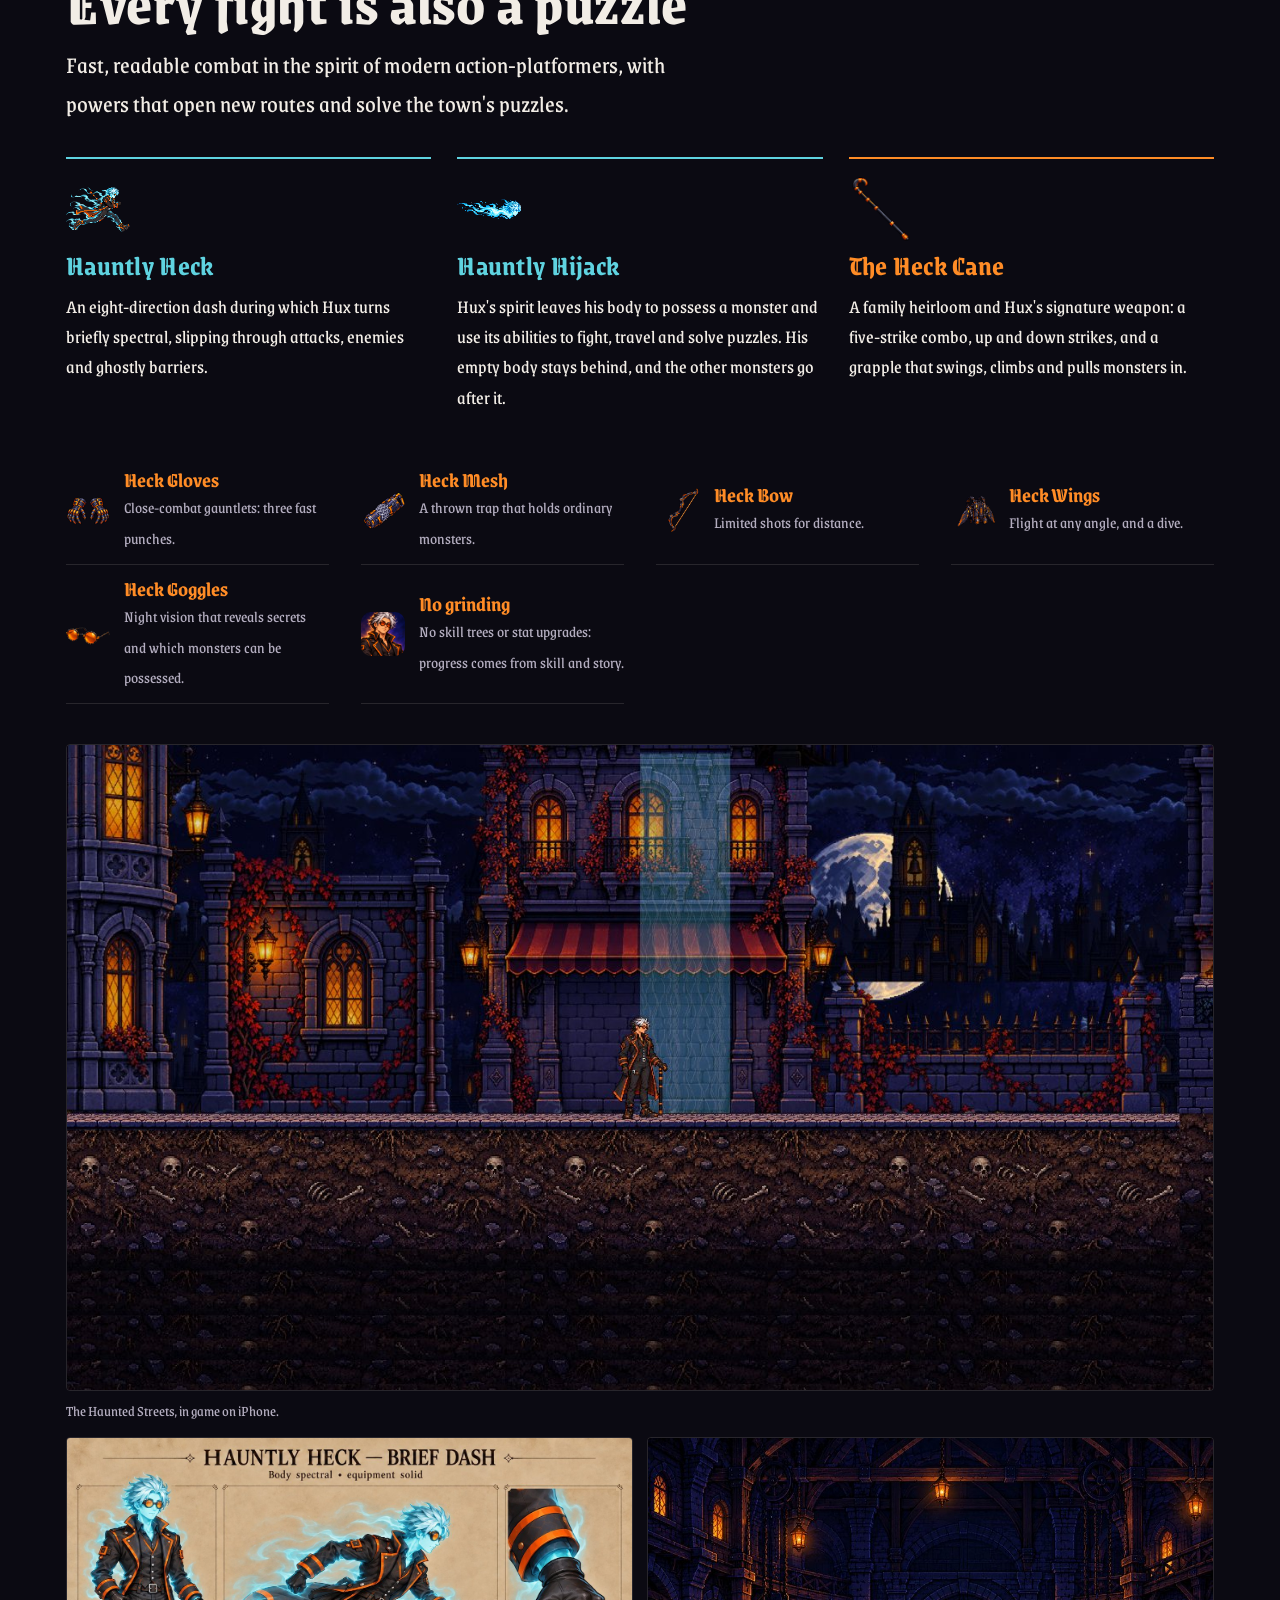
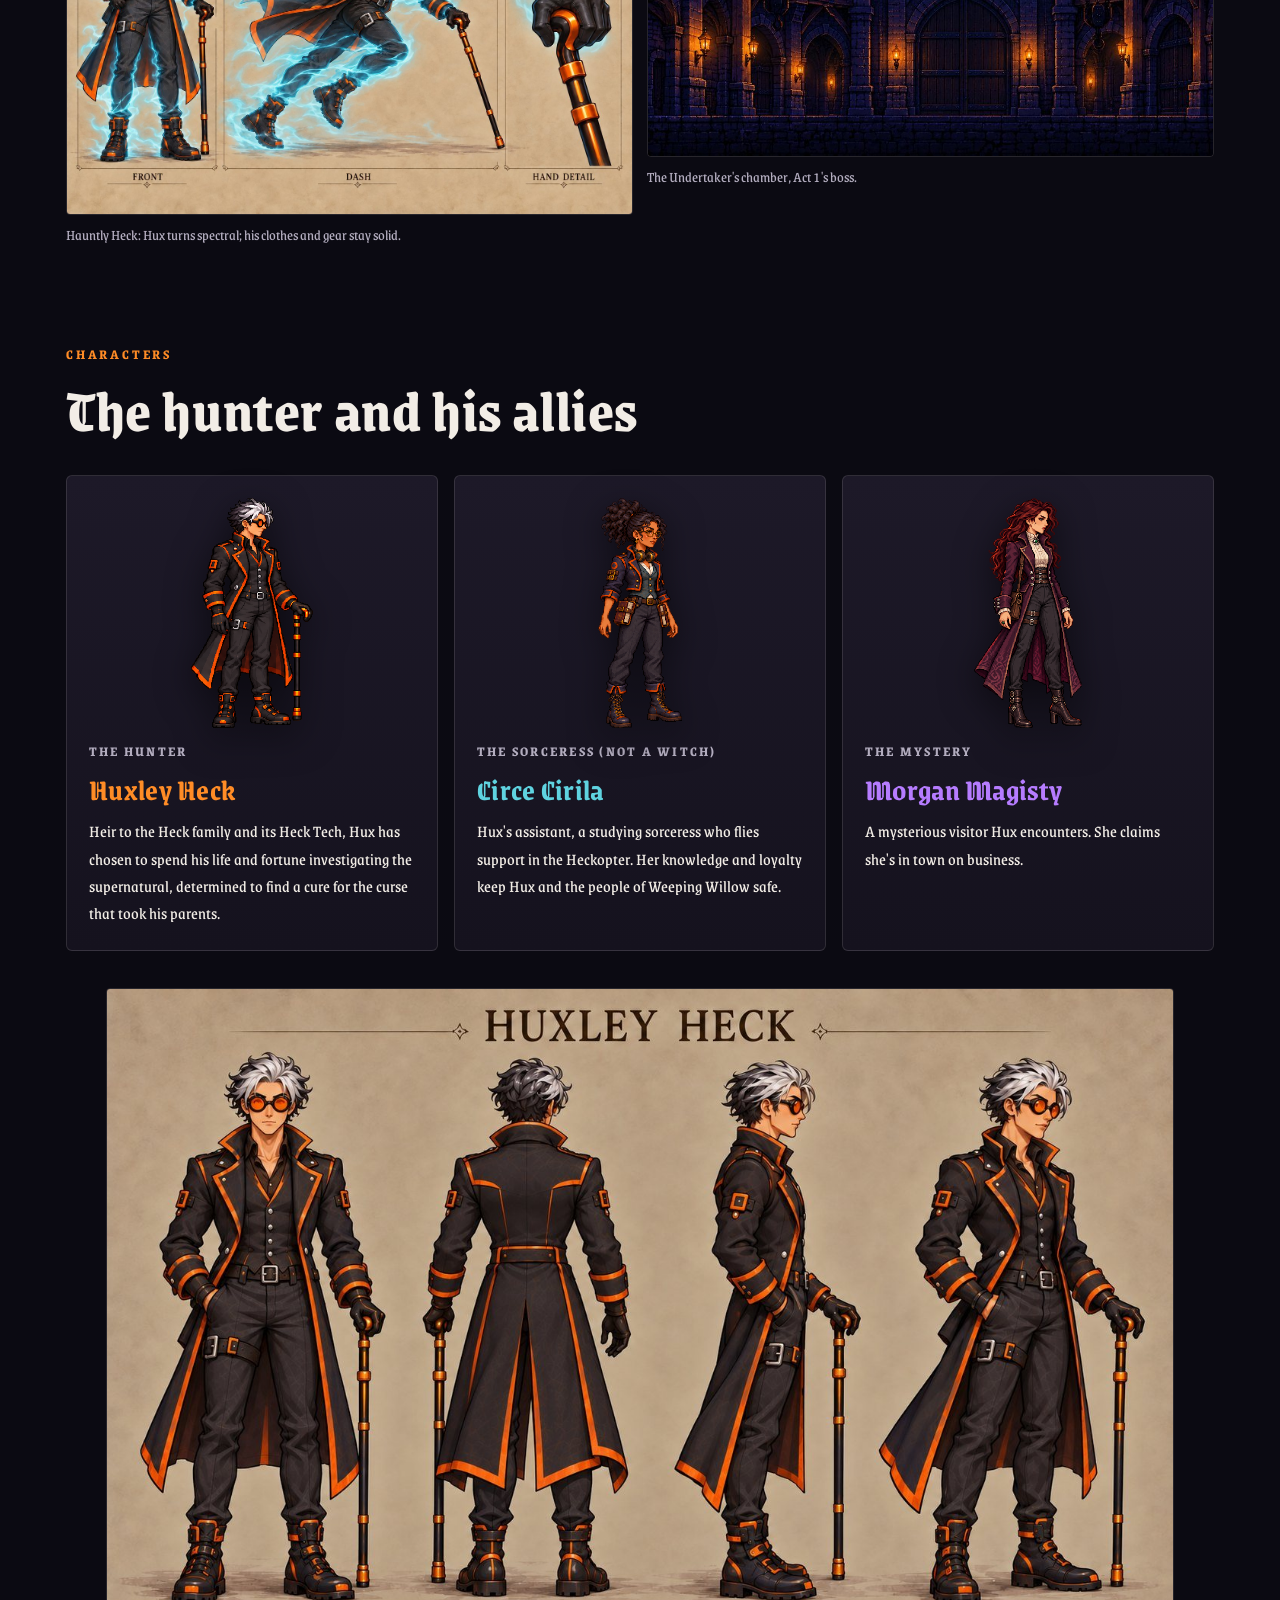
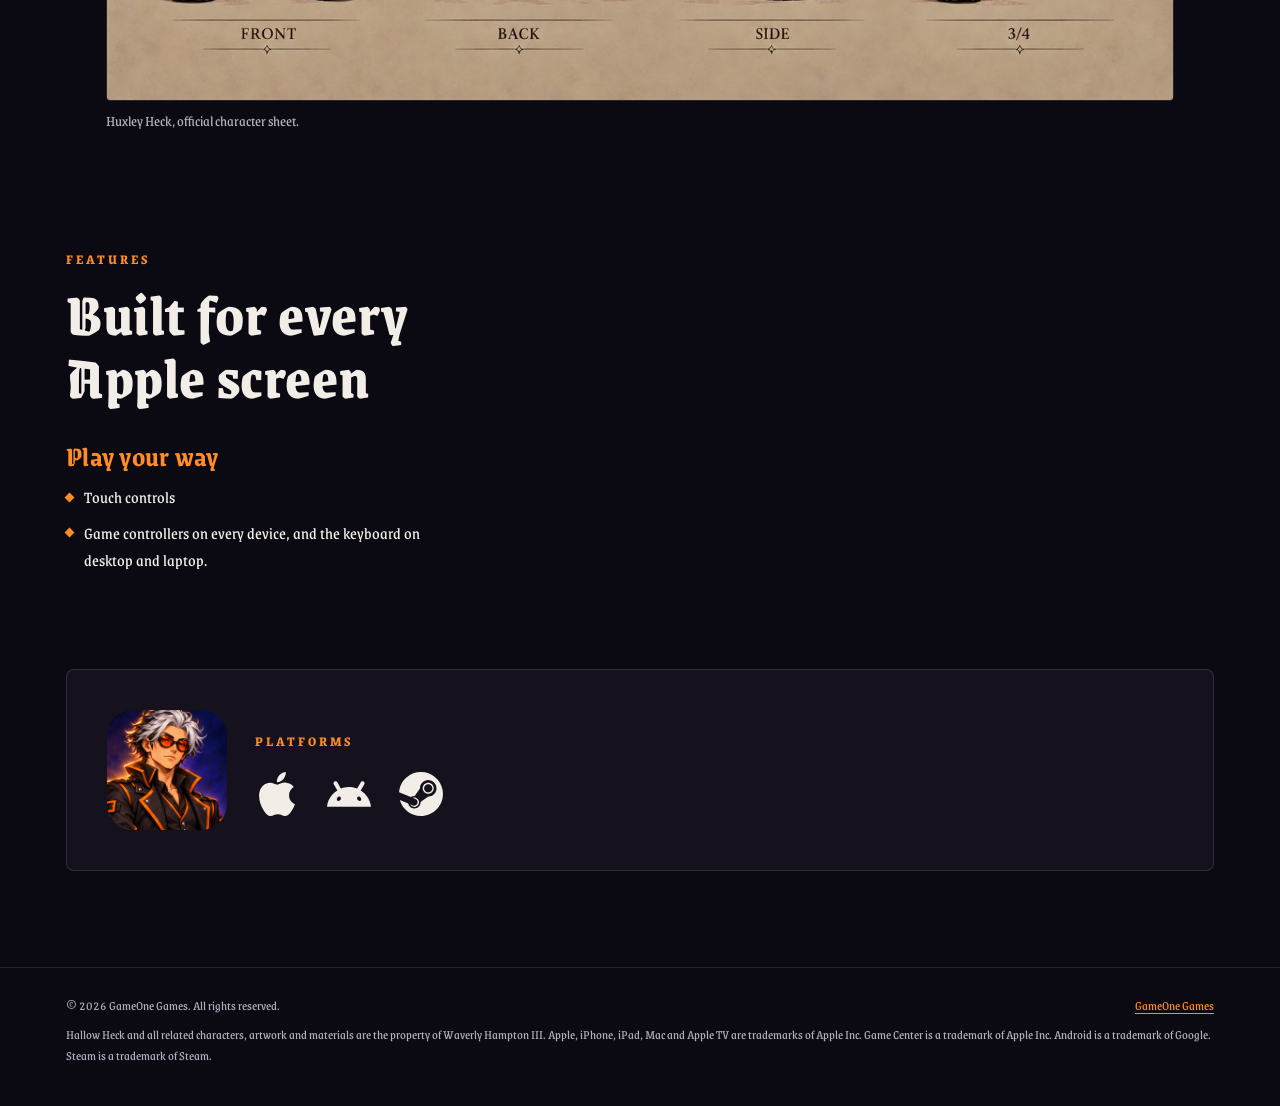
==== commit 516b139c: "Website update" ====
--- a/hallow-heck/index.html
+++ b/hallow-heck/index.html
@@ -20,7 +20,7 @@
 
 <header class="site-head">
   <div class="wrap">
-    <a class="wordmark" href="../" aria-label="GameOne Games home">Game<span class="one">One</span> Games</a>
+    <a class="wordmark" href="../" aria-label="GameOne Games home"><span class="game">Game</span><span class="on">On</span>e Games</a>
     <nav class="nav" aria-label="Main">
       <a href="../#games">Games</a>
       <a href="./" aria-current="page">Hallow Heck</a>
--- a/assets/site.css
+++ b/assets/site.css
@@ -48,8 +48,10 @@
 /* ---------- Site header (both pages) ---------- */
 .site-head { position: sticky; top: 0; z-index: 50; background: rgba(11, 10, 18, 0.82); backdrop-filter: blur(10px); -webkit-backdrop-filter: blur(10px); border-bottom: 1px solid var(--line); padding-top: env(safe-area-inset-top, 0px); }
 .site-head .wrap { display: flex; align-items: center; justify-content: space-between; gap: 16px; min-height: 60px; }
-.wordmark { font-family: var(--studio); font-weight: 800; font-size: 18px; letter-spacing: 0.14em; text-transform: uppercase; color: var(--bone); text-decoration: none; display: inline-flex; align-items: center; gap: 10px; white-space: nowrap; }
-.wordmark .one { color: var(--ember); }
+/* GameOne Games, with GAME and ON picked out: "Game On" is the studio's slogan. */
+.wordmark { font-family: var(--studio); font-weight: 800; font-size: 18px; letter-spacing: 0.14em; text-transform: uppercase; color: var(--bone); text-decoration: none; white-space: nowrap; }
+.wordmark .game { color: var(--ember); }
+.wordmark .on { color: var(--spectral); }
 .wordmark:hover { color: var(--bone); }
 .nav { display: flex; gap: 22px; flex-wrap: wrap; justify-content: flex-end; }
 .nav a { color: var(--mist); text-decoration: none; font-weight: 600; font-size: 14px; letter-spacing: 0.08em; text-transform: uppercase; }
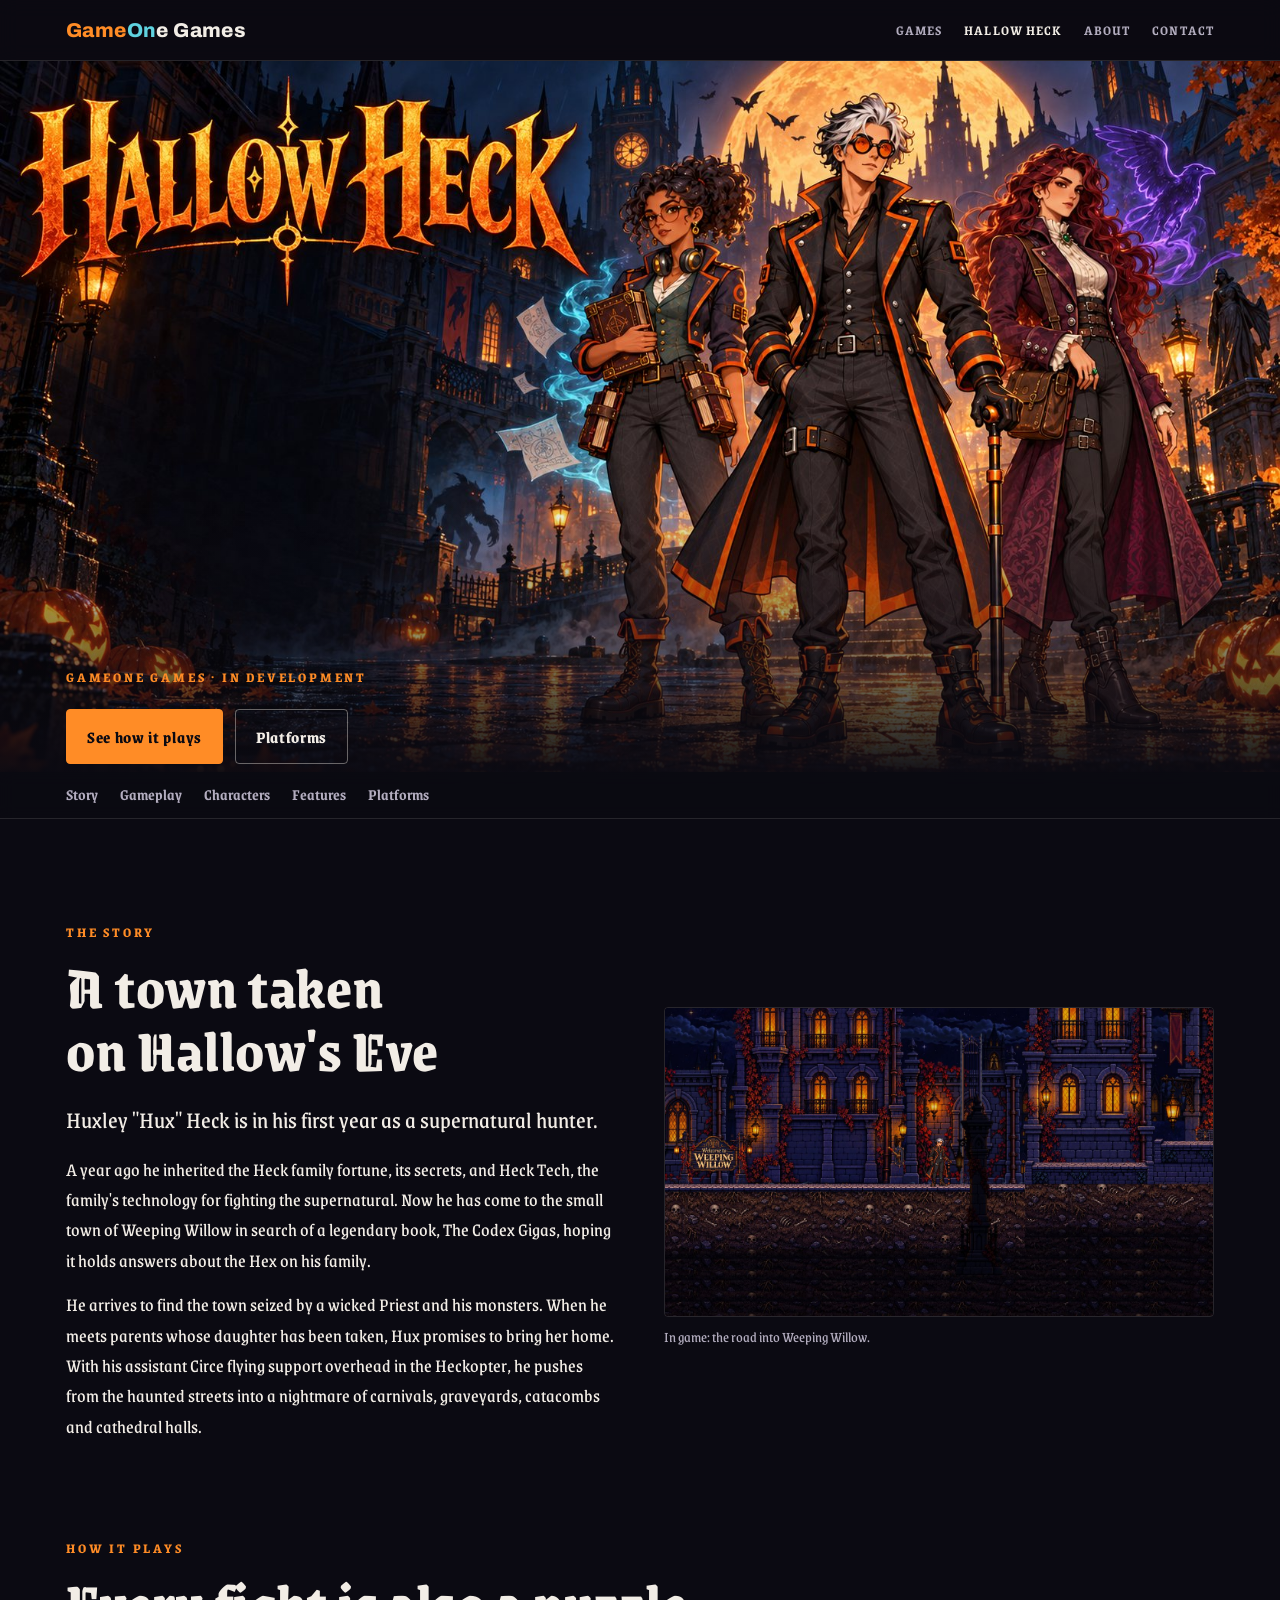
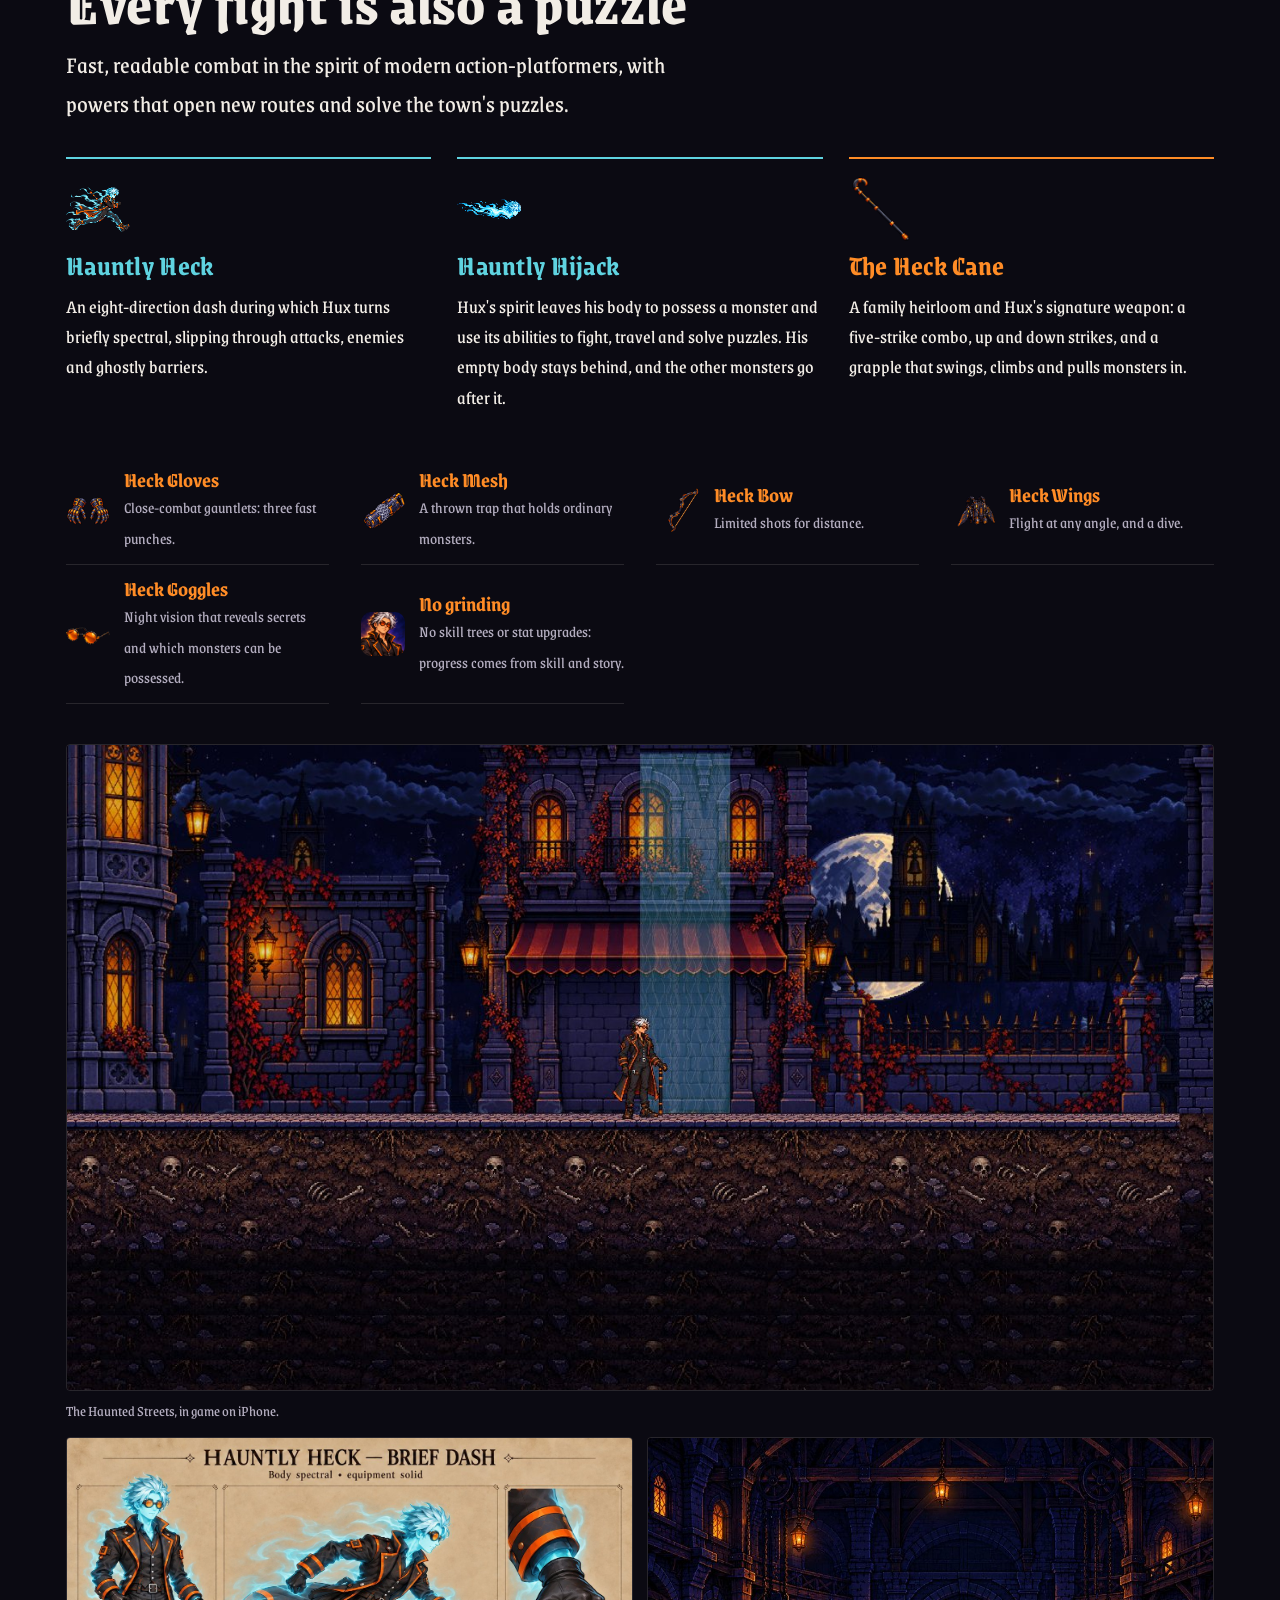
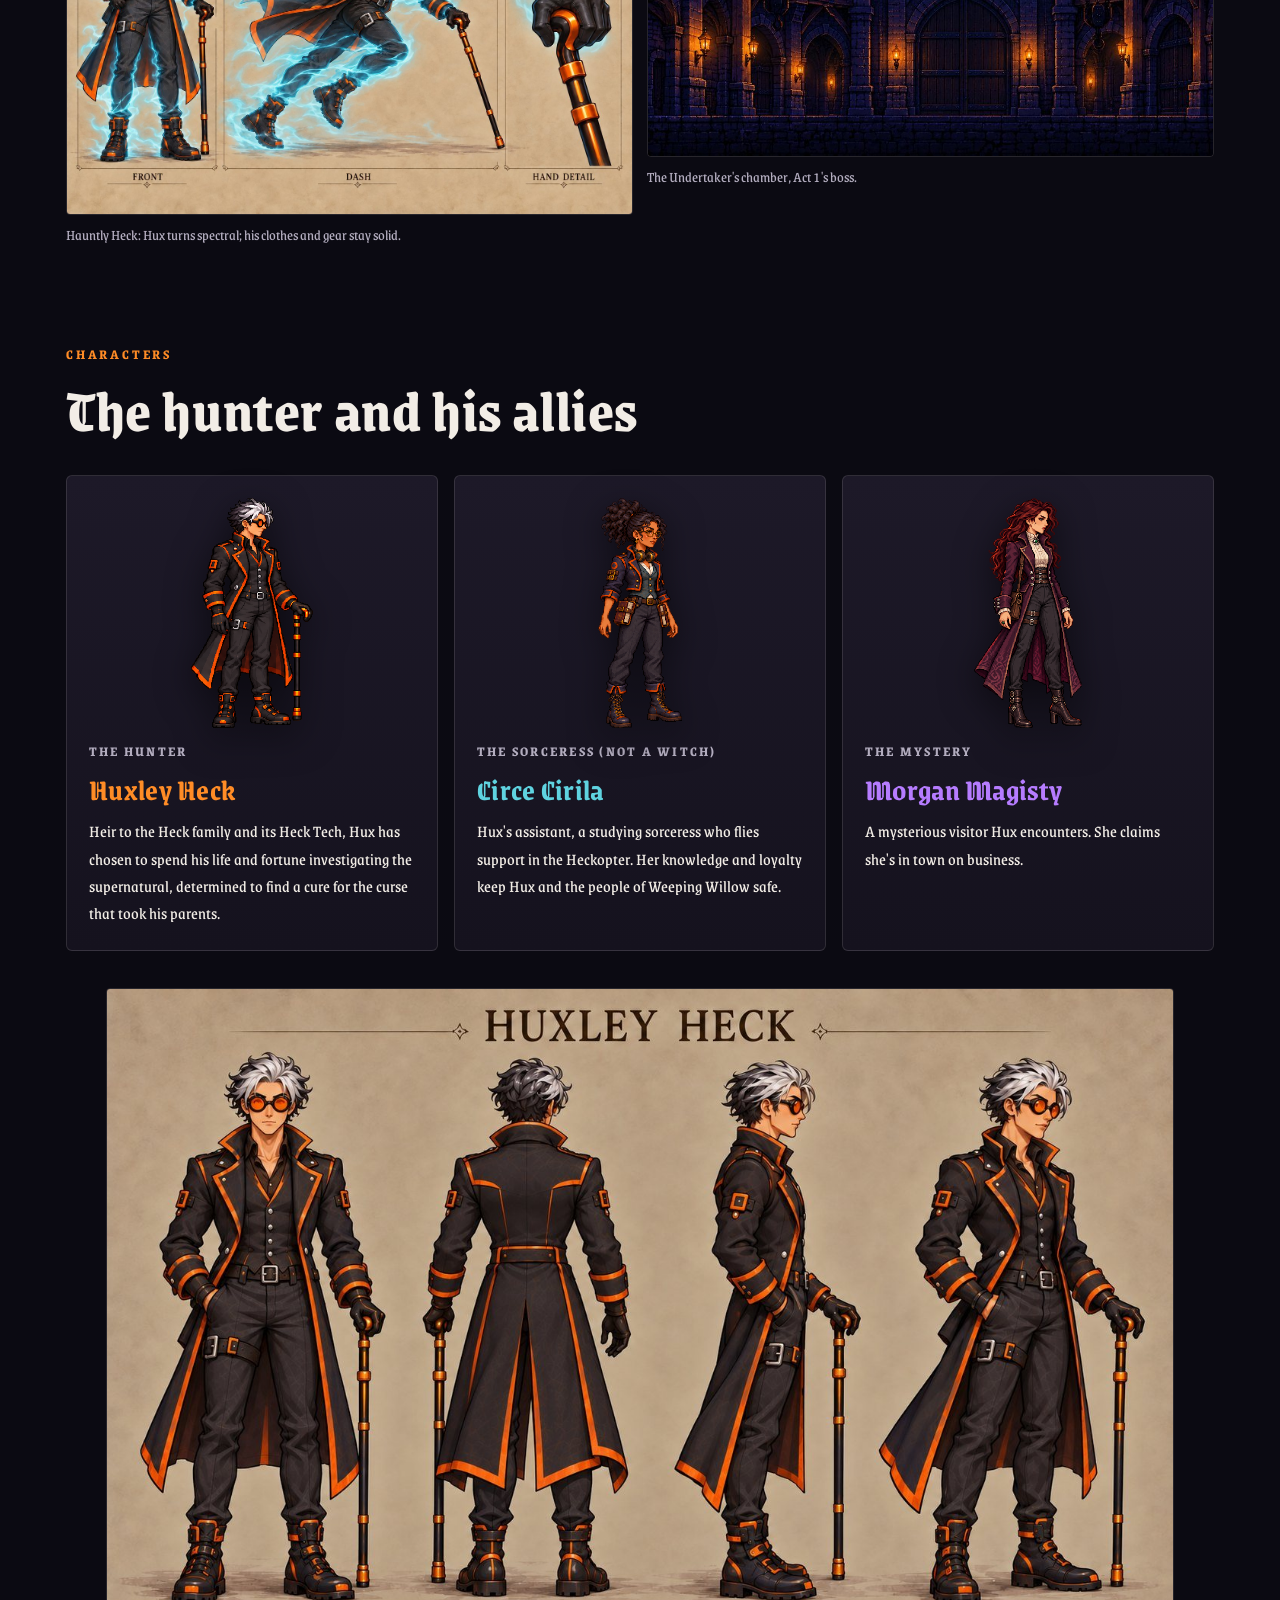
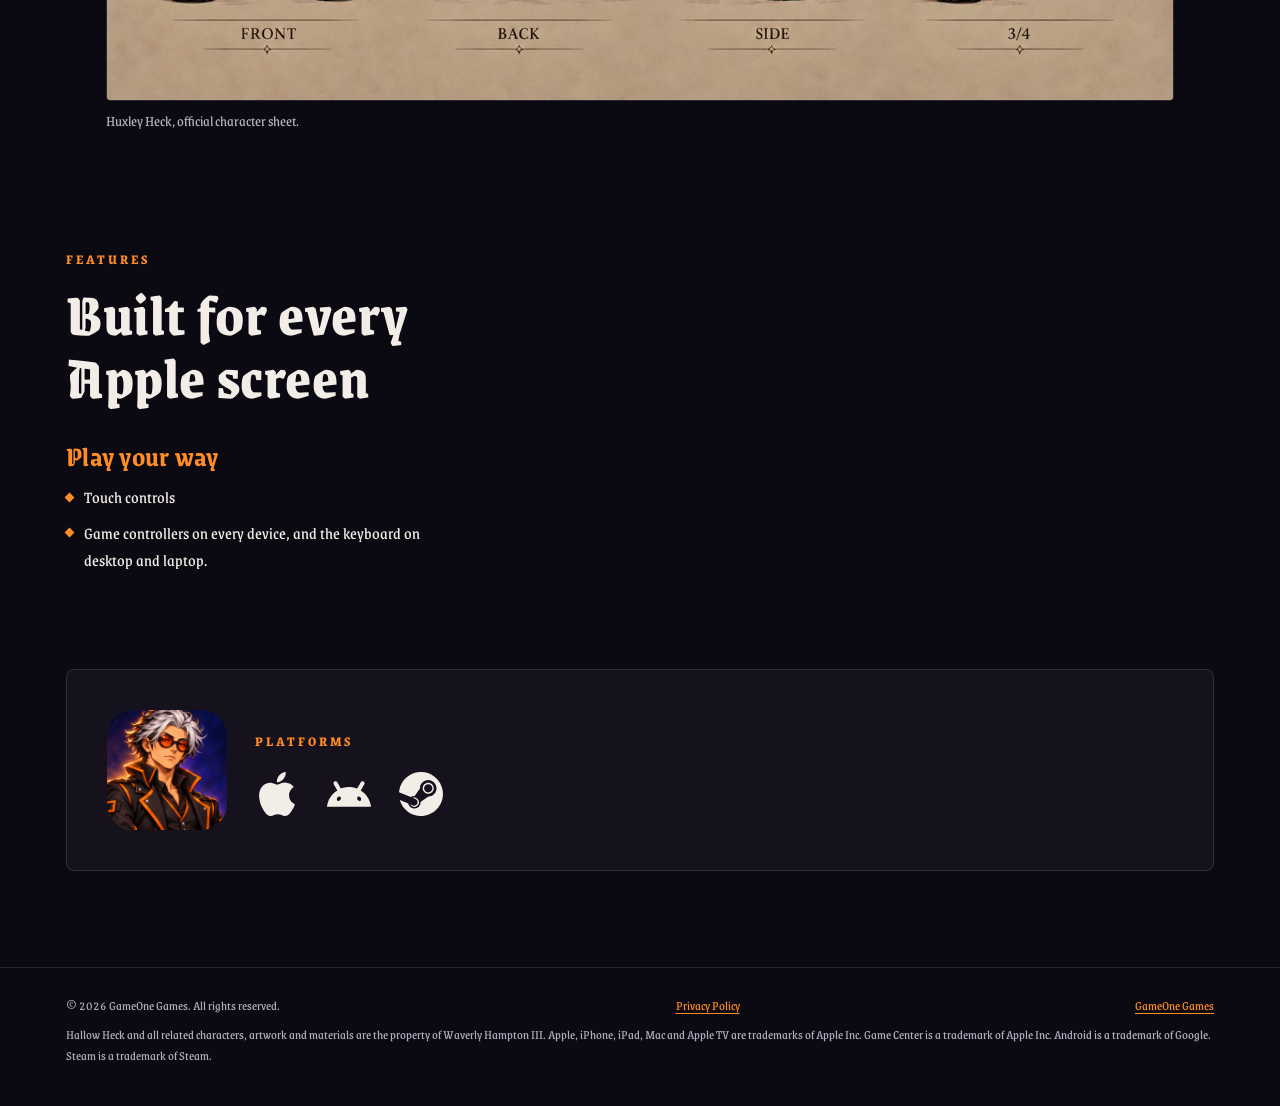
==== commit 93307839: "Add Hallow Heck privacy policy and footer links" ====
--- a/hallow-heck/index.html
+++ b/hallow-heck/index.html
@@ -183,7 +183,7 @@
 
 <footer class="site-foot">
   <div class="wrap">
-    <div class="row"><span>© 2026 GameOne Games. All rights reserved.</span><a href="../">GameOne Games</a></div>
+    <div class="row"><span>© 2026 GameOne Games. All rights reserved.</span><a href="../privacy/">Privacy Policy</a><a href="../">GameOne Games</a></div>
     <span>Hallow Heck and all related characters, artwork and materials are the property of Waverly Hampton III. Apple, iPhone, iPad, Mac and Apple TV are trademarks of Apple Inc. Game Center is a trademark of Apple Inc. Android is a trademark of Google. Steam is a trademark of Steam.</span>
   </div>
 </footer>
--- a/assets/site.css
+++ b/assets/site.css
@@ -49,14 +49,14 @@
 .site-head { position: sticky; top: 0; z-index: 50; background: rgba(11, 10, 18, 0.82); backdrop-filter: blur(10px); -webkit-backdrop-filter: blur(10px); border-bottom: 1px solid var(--line); padding-top: env(safe-area-inset-top, 0px); }
 .site-head .wrap { display: flex; align-items: center; justify-content: space-between; gap: 16px; min-height: 60px; }
 /* GameOne Games, with GAME and ON picked out: "Game On" is the studio's slogan. */
-.wordmark { font-family: var(--studio); font-weight: 800; font-size: 18px; letter-spacing: 0.14em; text-transform: uppercase; color: var(--bone); text-decoration: none; white-space: nowrap; }
+.wordmark { font-family: var(--studio); font-weight: 800; font-size: 20px; letter-spacing: 0.02em; color: var(--bone); text-decoration: none; white-space: nowrap; }
 .wordmark .game { color: var(--ember); }
 .wordmark .on { color: var(--spectral); }
 .wordmark:hover { color: var(--bone); }
 .nav { display: flex; gap: 22px; flex-wrap: wrap; justify-content: flex-end; }
 .nav a { color: var(--mist); text-decoration: none; font-weight: 600; font-size: 14px; letter-spacing: 0.08em; text-transform: uppercase; }
 .nav a:hover, .nav a[aria-current="page"] { color: var(--bone); }
-@media (max-width: 560px) { .nav { gap: 14px; } .nav a { font-size: 12px; } .wordmark { font-size: 15px; letter-spacing: 0.1em; } }
+@media (max-width: 560px) { .nav { gap: 14px; } .nav a { font-size: 12px; } .wordmark { font-size: 17px; } }
 
 .eyebrow { font-family: var(--studio); font-weight: 600; font-size: 13px; letter-spacing: 0.16em; text-transform: uppercase; color: var(--ember); }
 .btn { display: inline-flex; align-items: center; gap: 8px; font-family: var(--studio); font-weight: 800; font-size: 15px; letter-spacing: 0.06em; text-transform: uppercase; text-decoration: none; padding: 13px 20px; border-radius: 4px; border: 1.5px solid var(--ember); color: var(--void); background: var(--ember); transition: transform 0.15s, background 0.15s; }
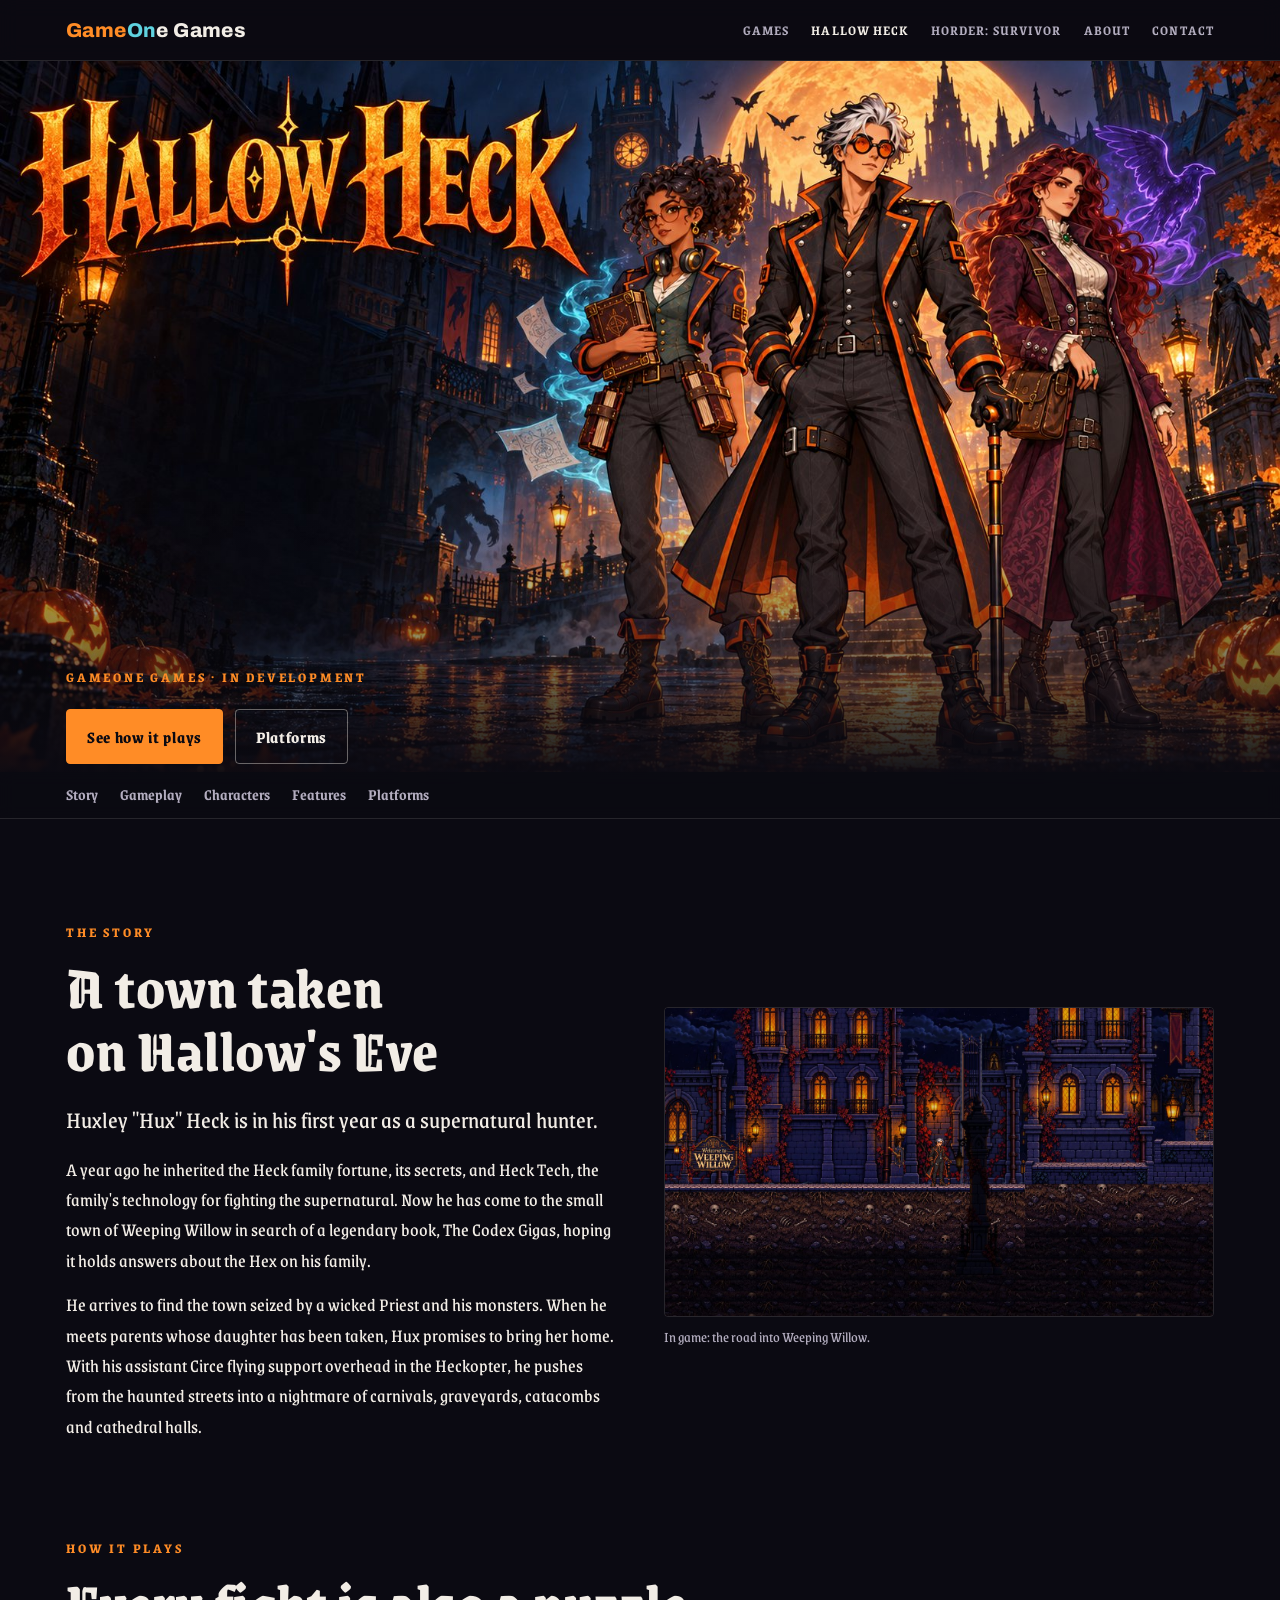
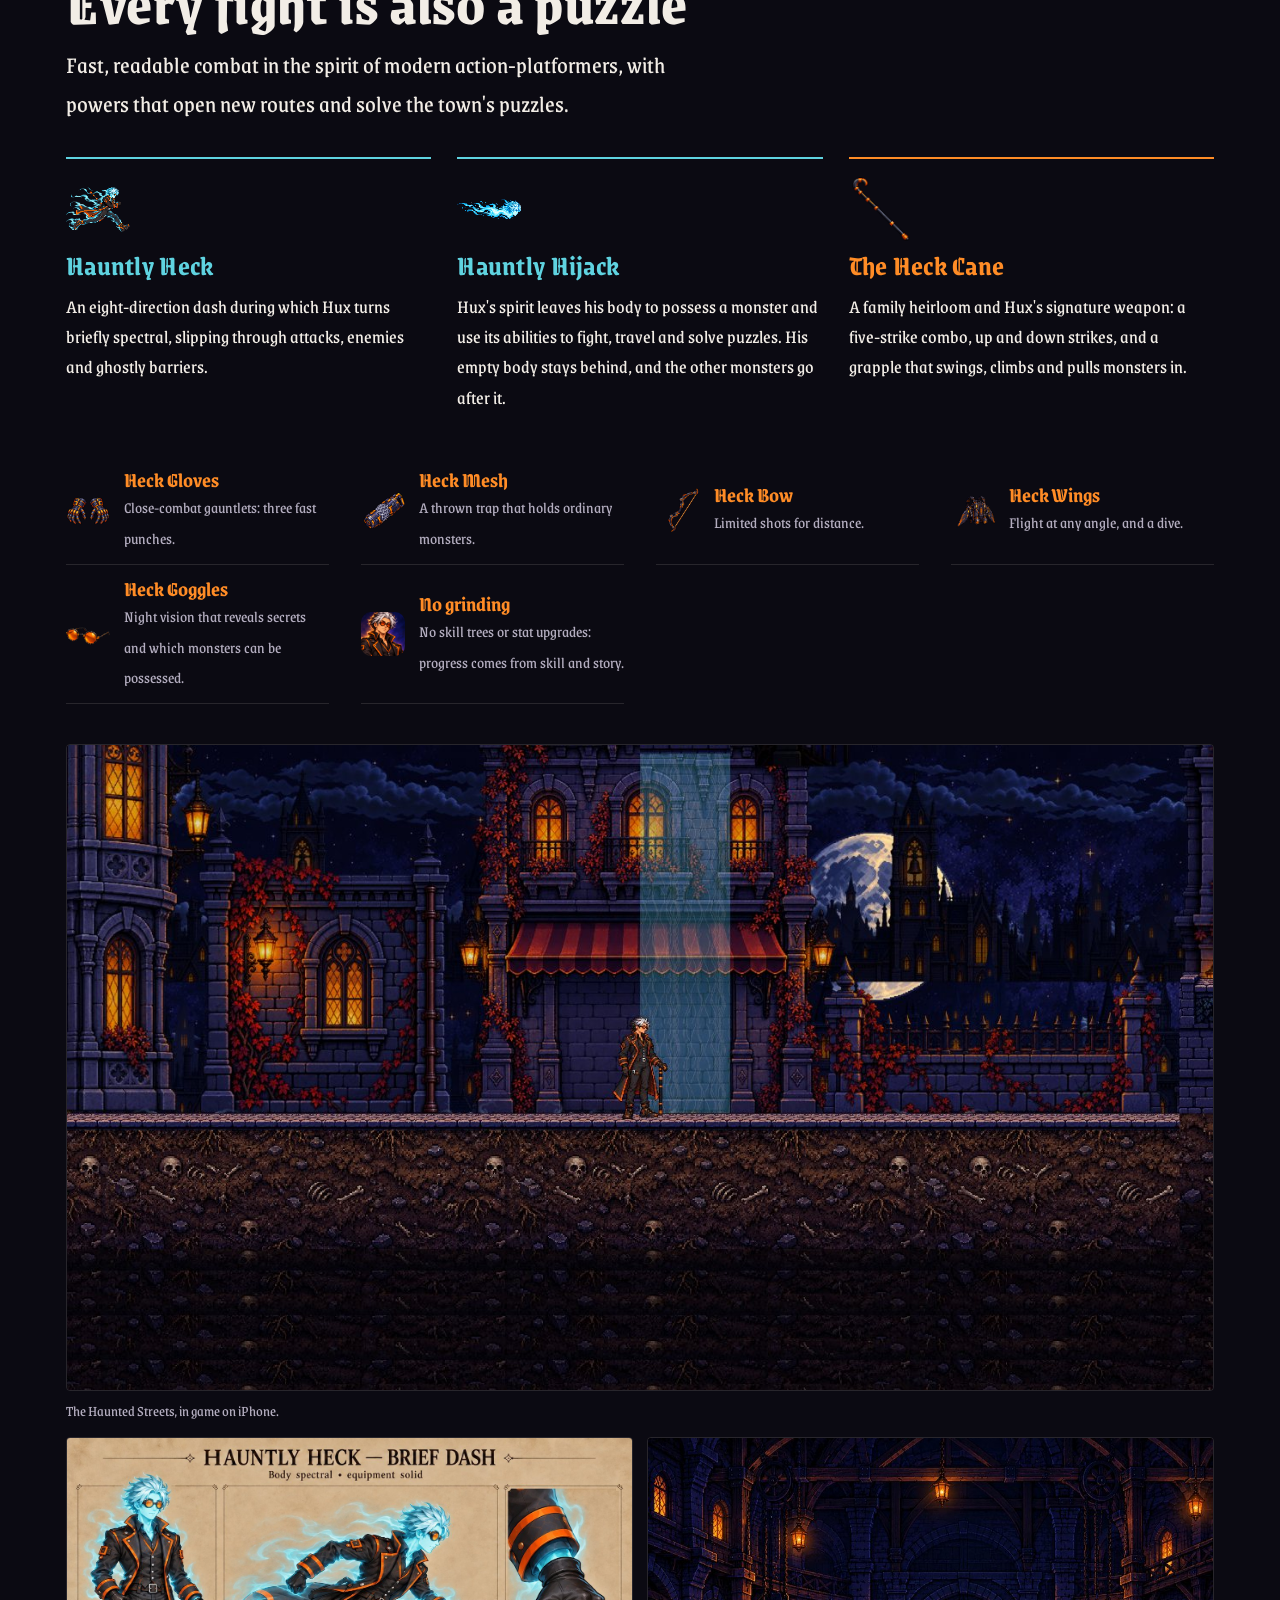
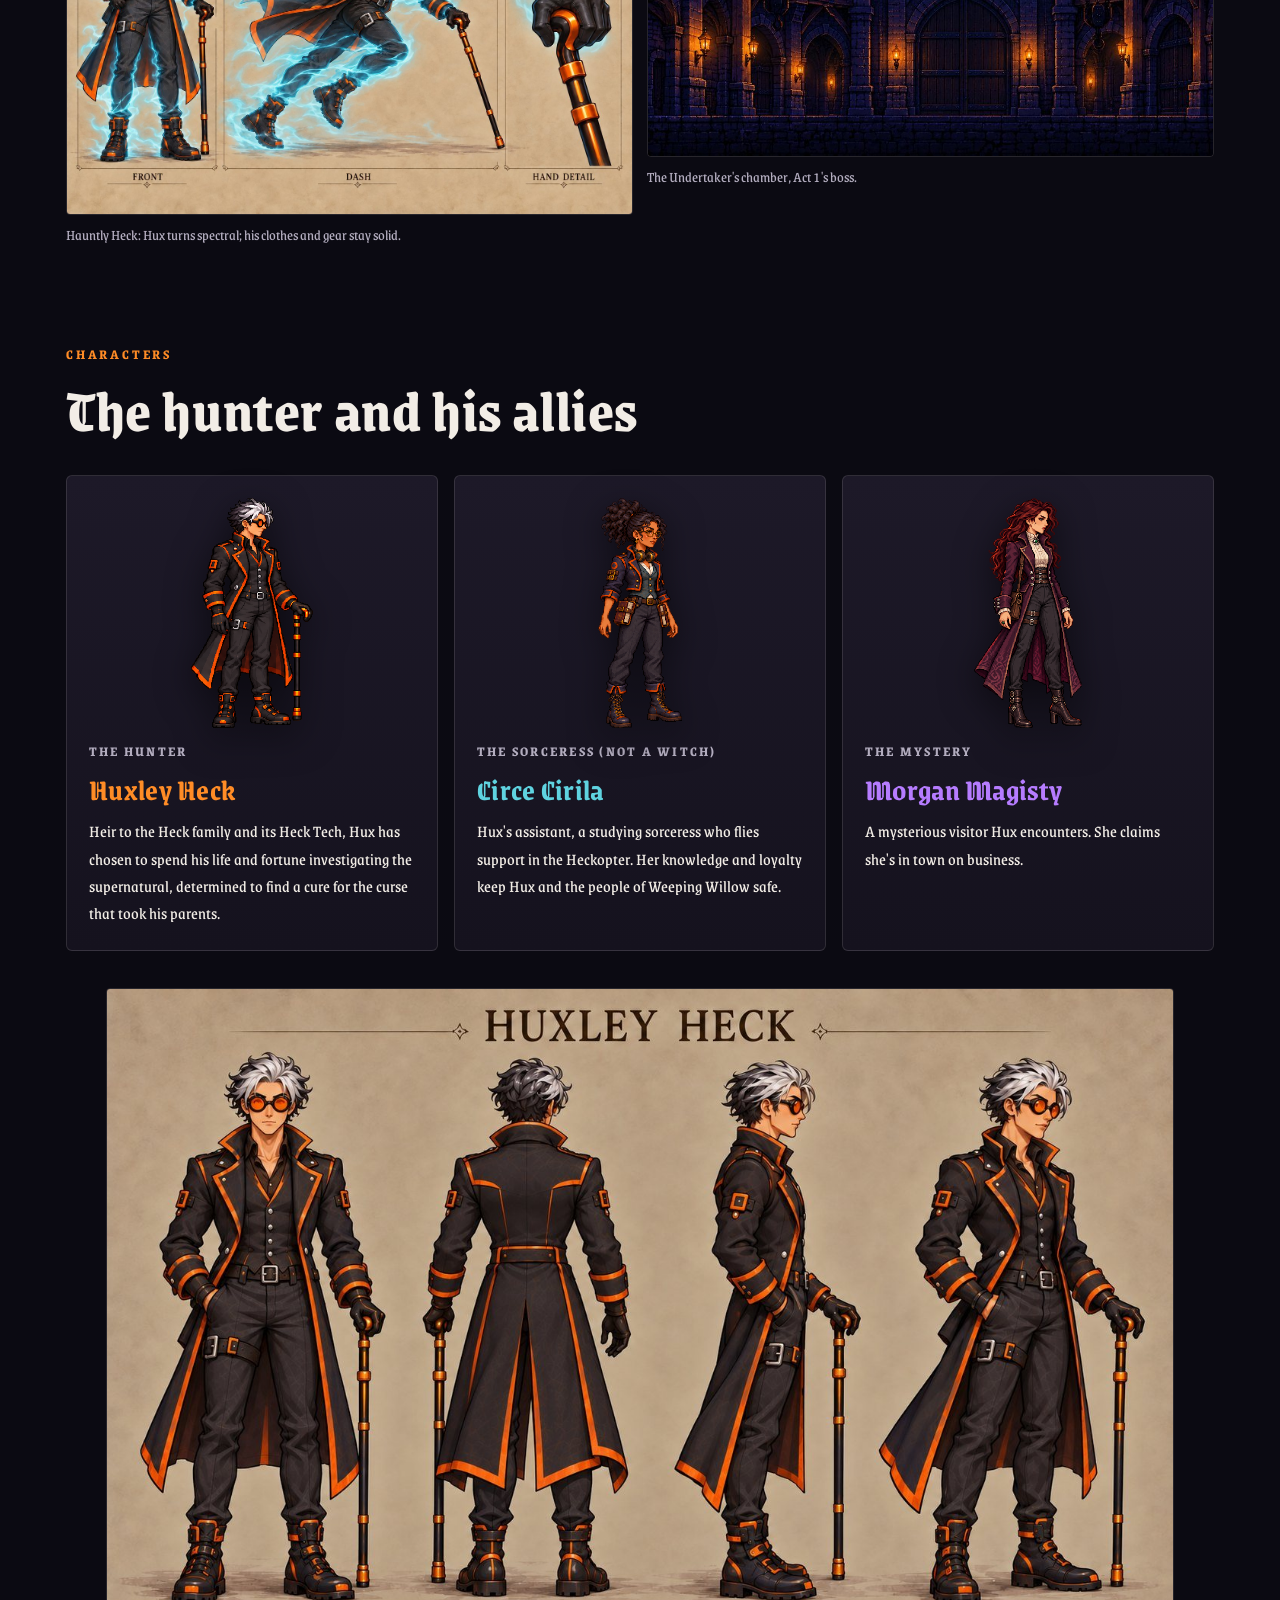
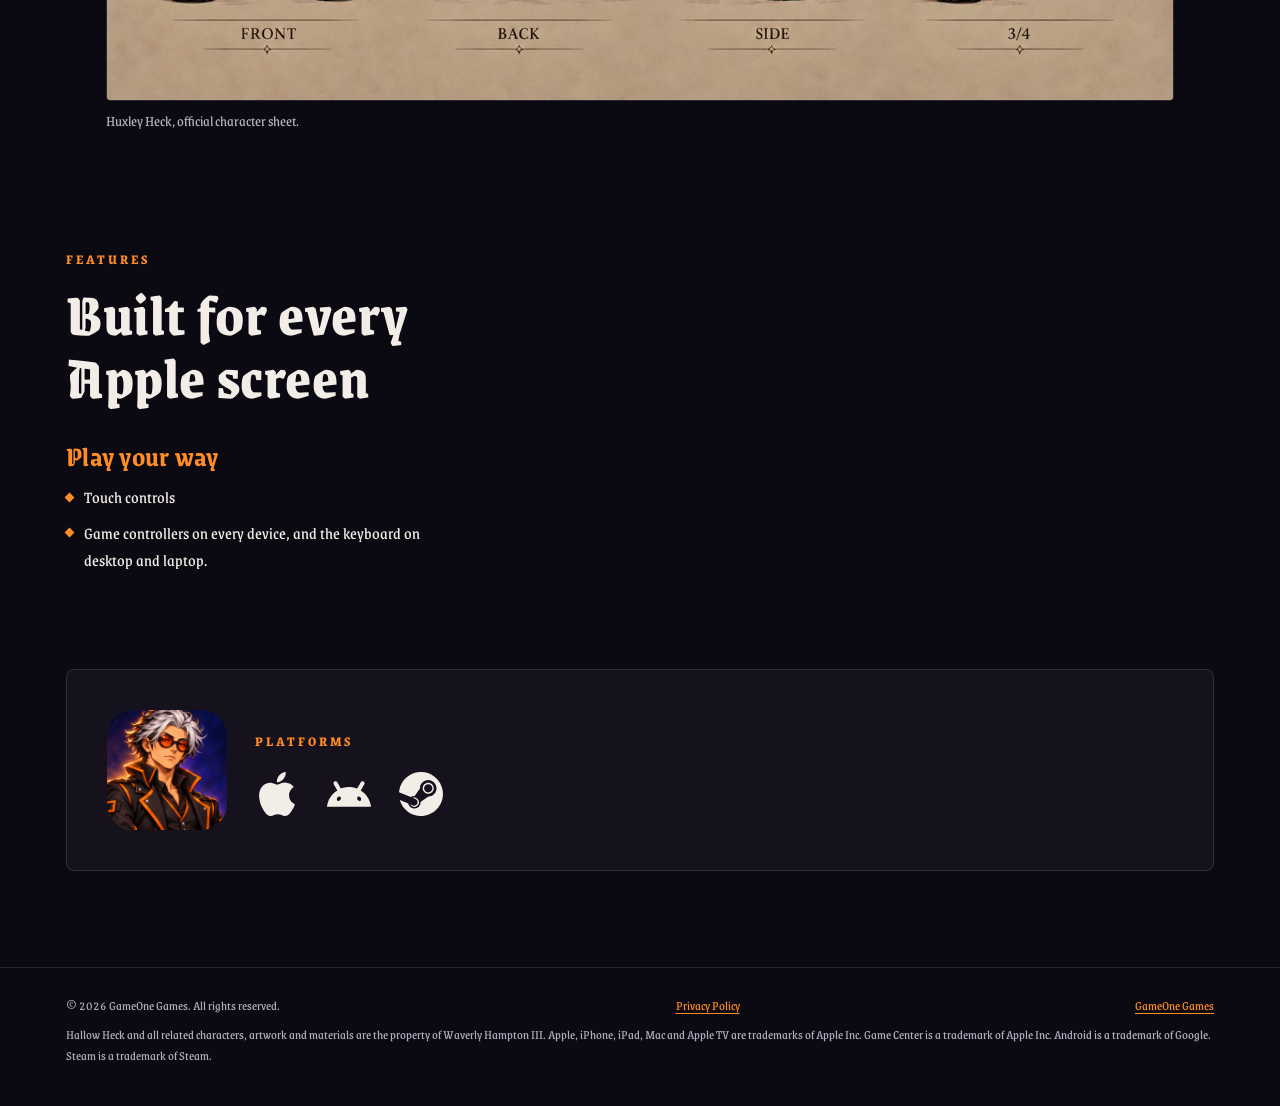
==== commit 95f59a53: "Publish Horder Survivor game page, privacy policy and gameplay media" ====
--- a/hallow-heck/index.html
+++ b/hallow-heck/index.html
@@ -24,6 +24,7 @@
     <nav class="nav" aria-label="Main">
       <a href="../#games">Games</a>
       <a href="./" aria-current="page">Hallow Heck</a>
+      <a href="../horder/">Horder: Survivor</a>
       <a href="../#about">About</a>
       <a href="../#contact">Contact</a>
     </nav>
